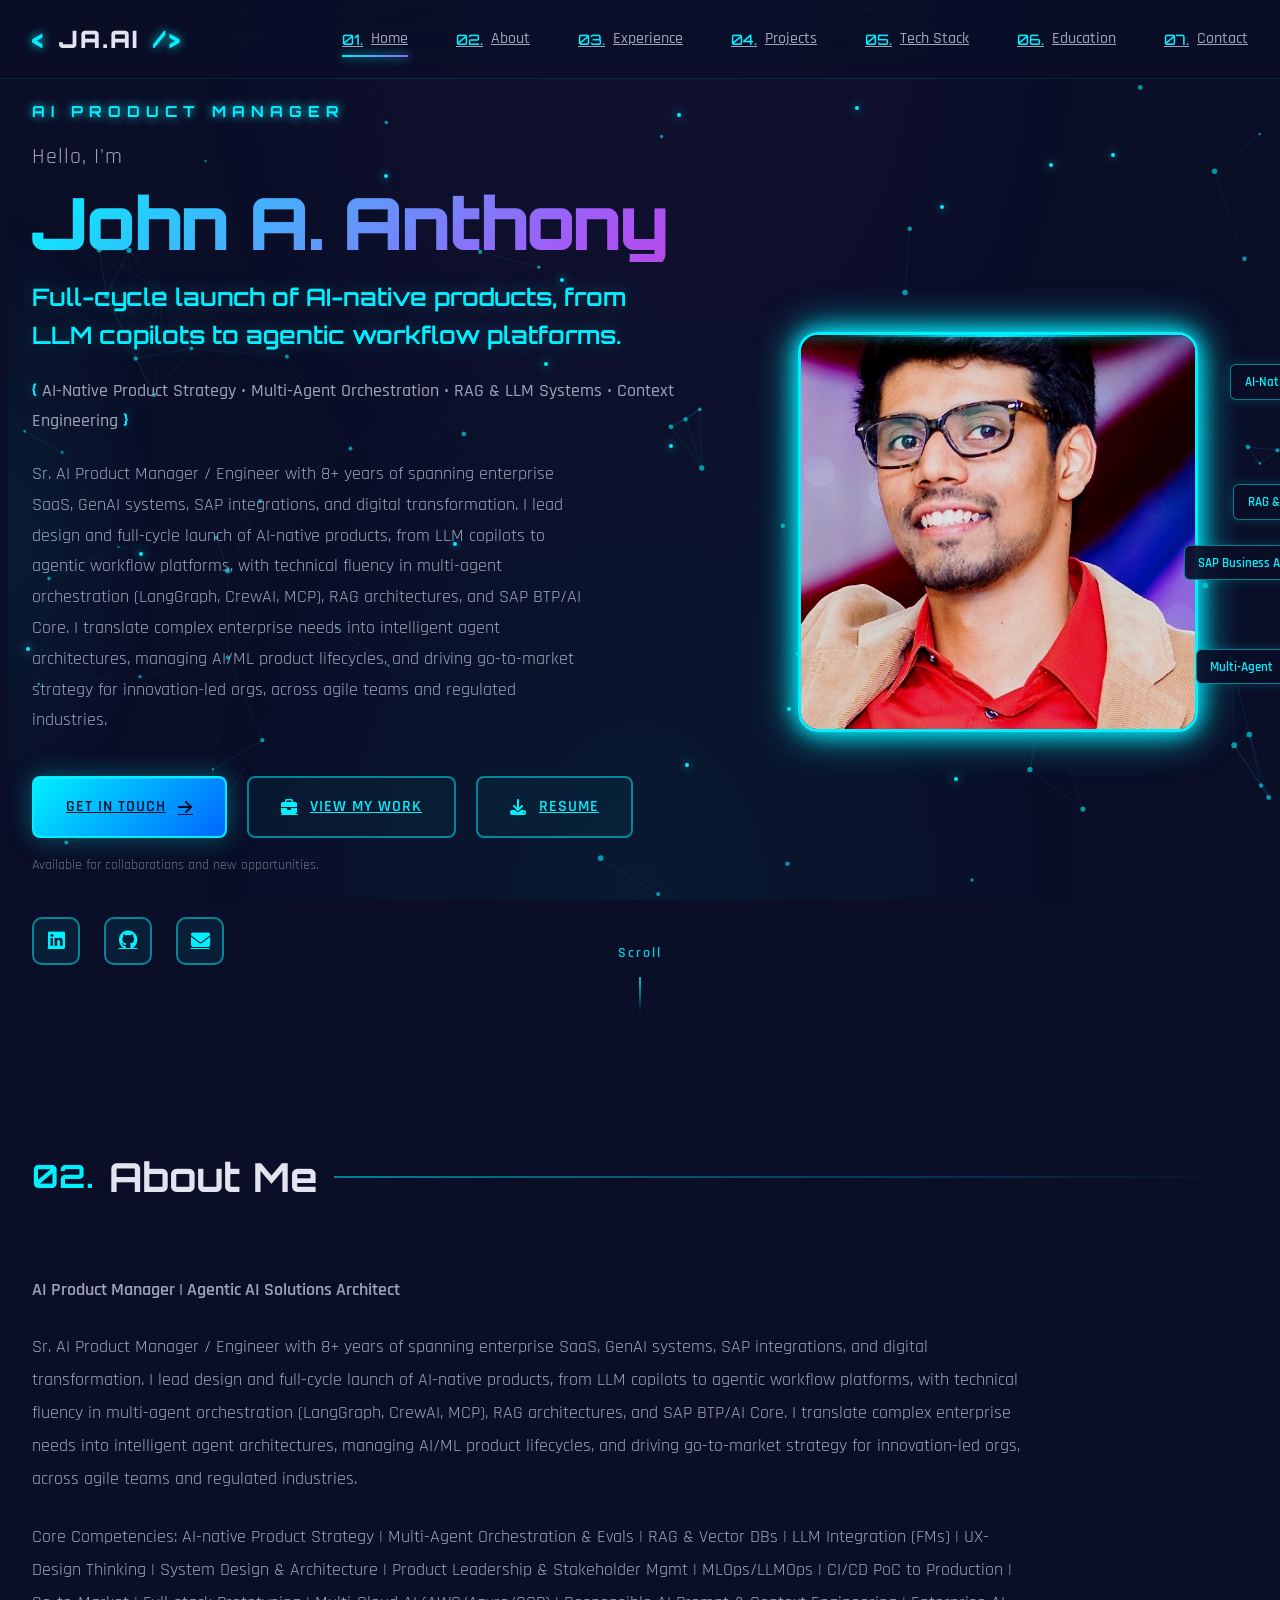
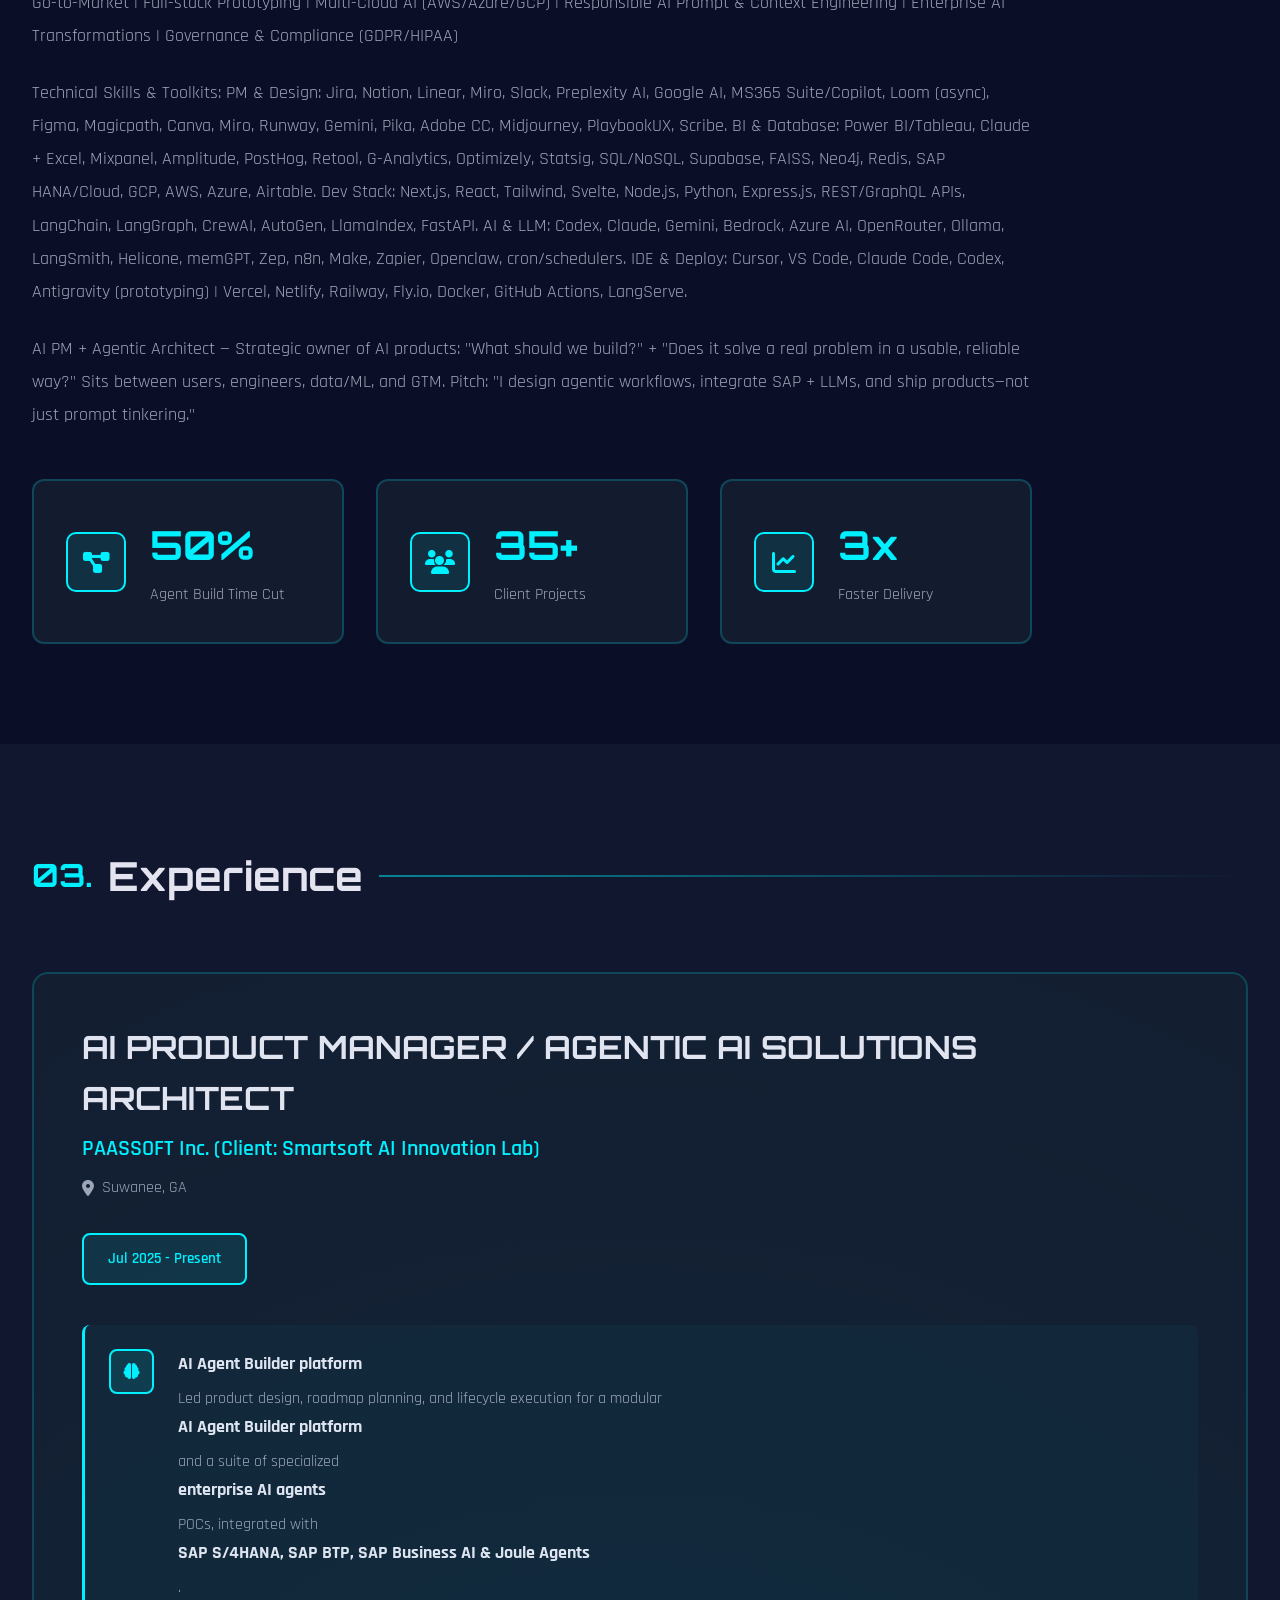
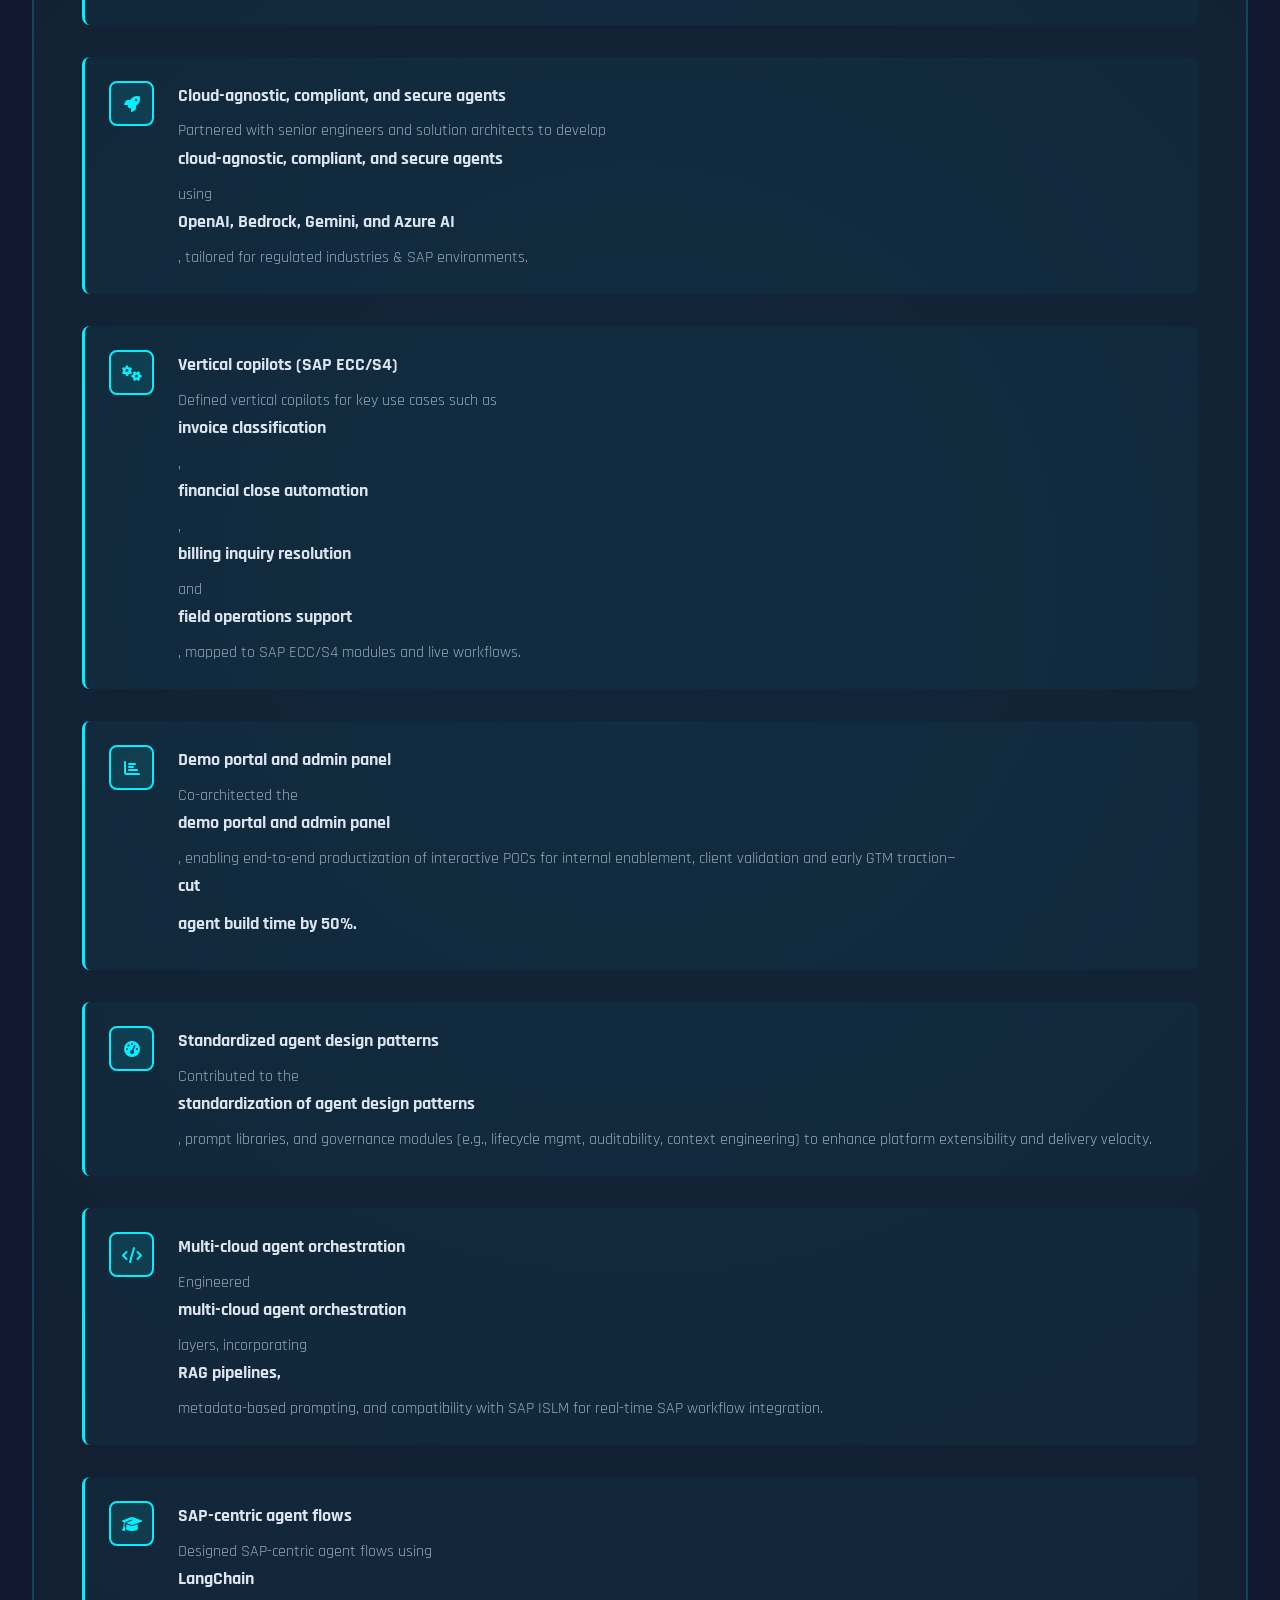
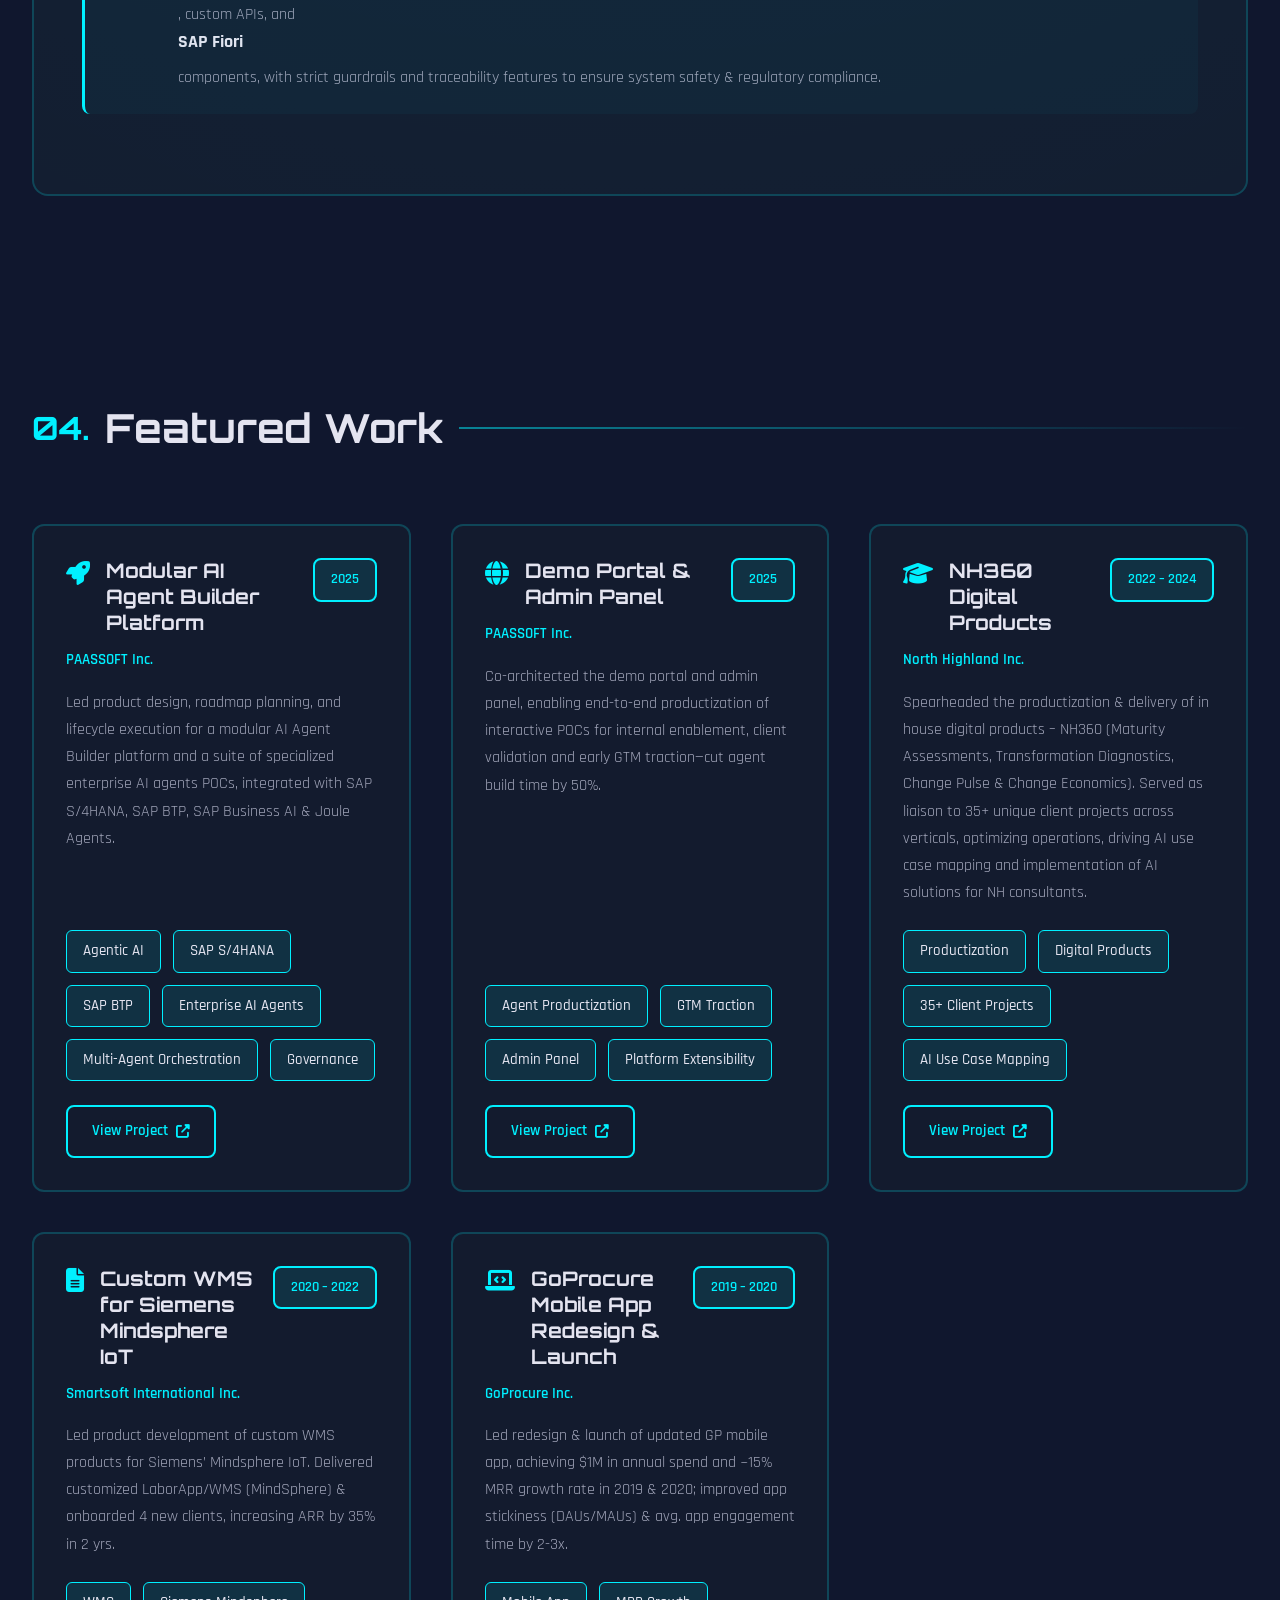
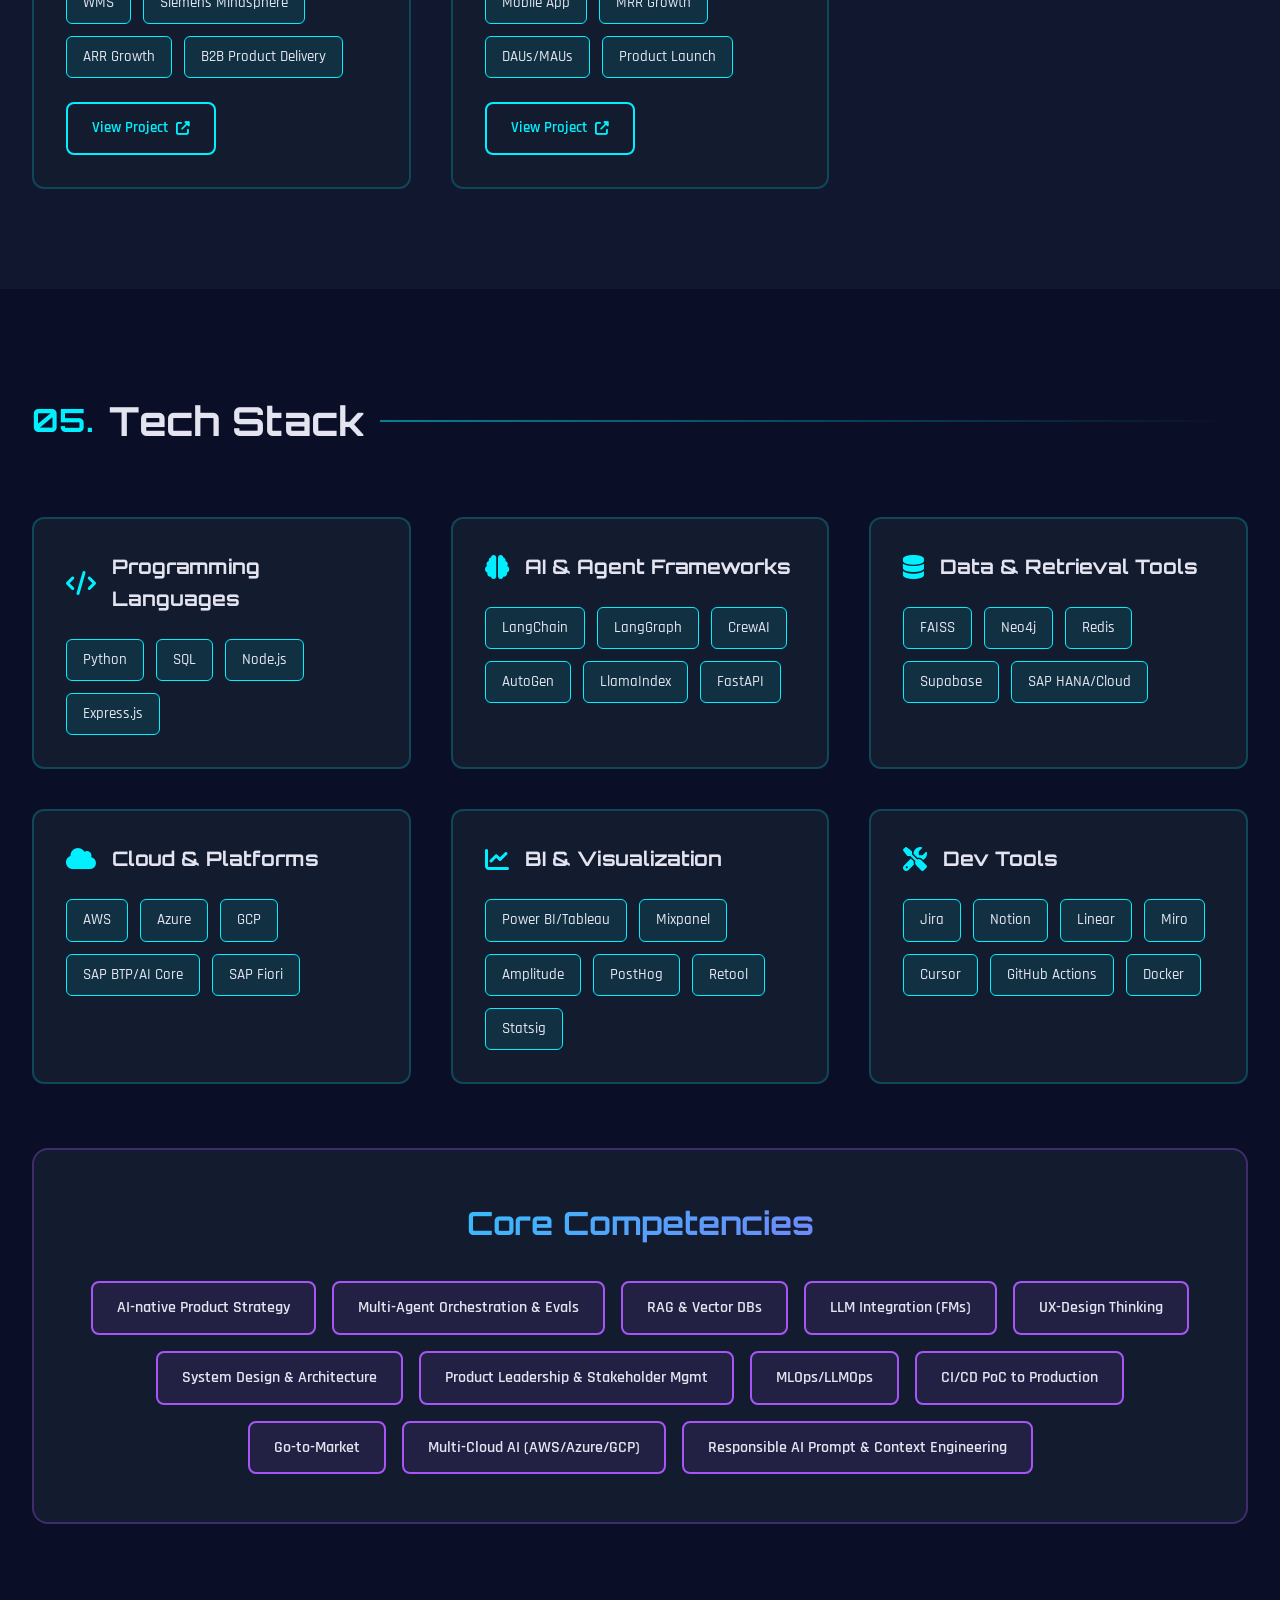
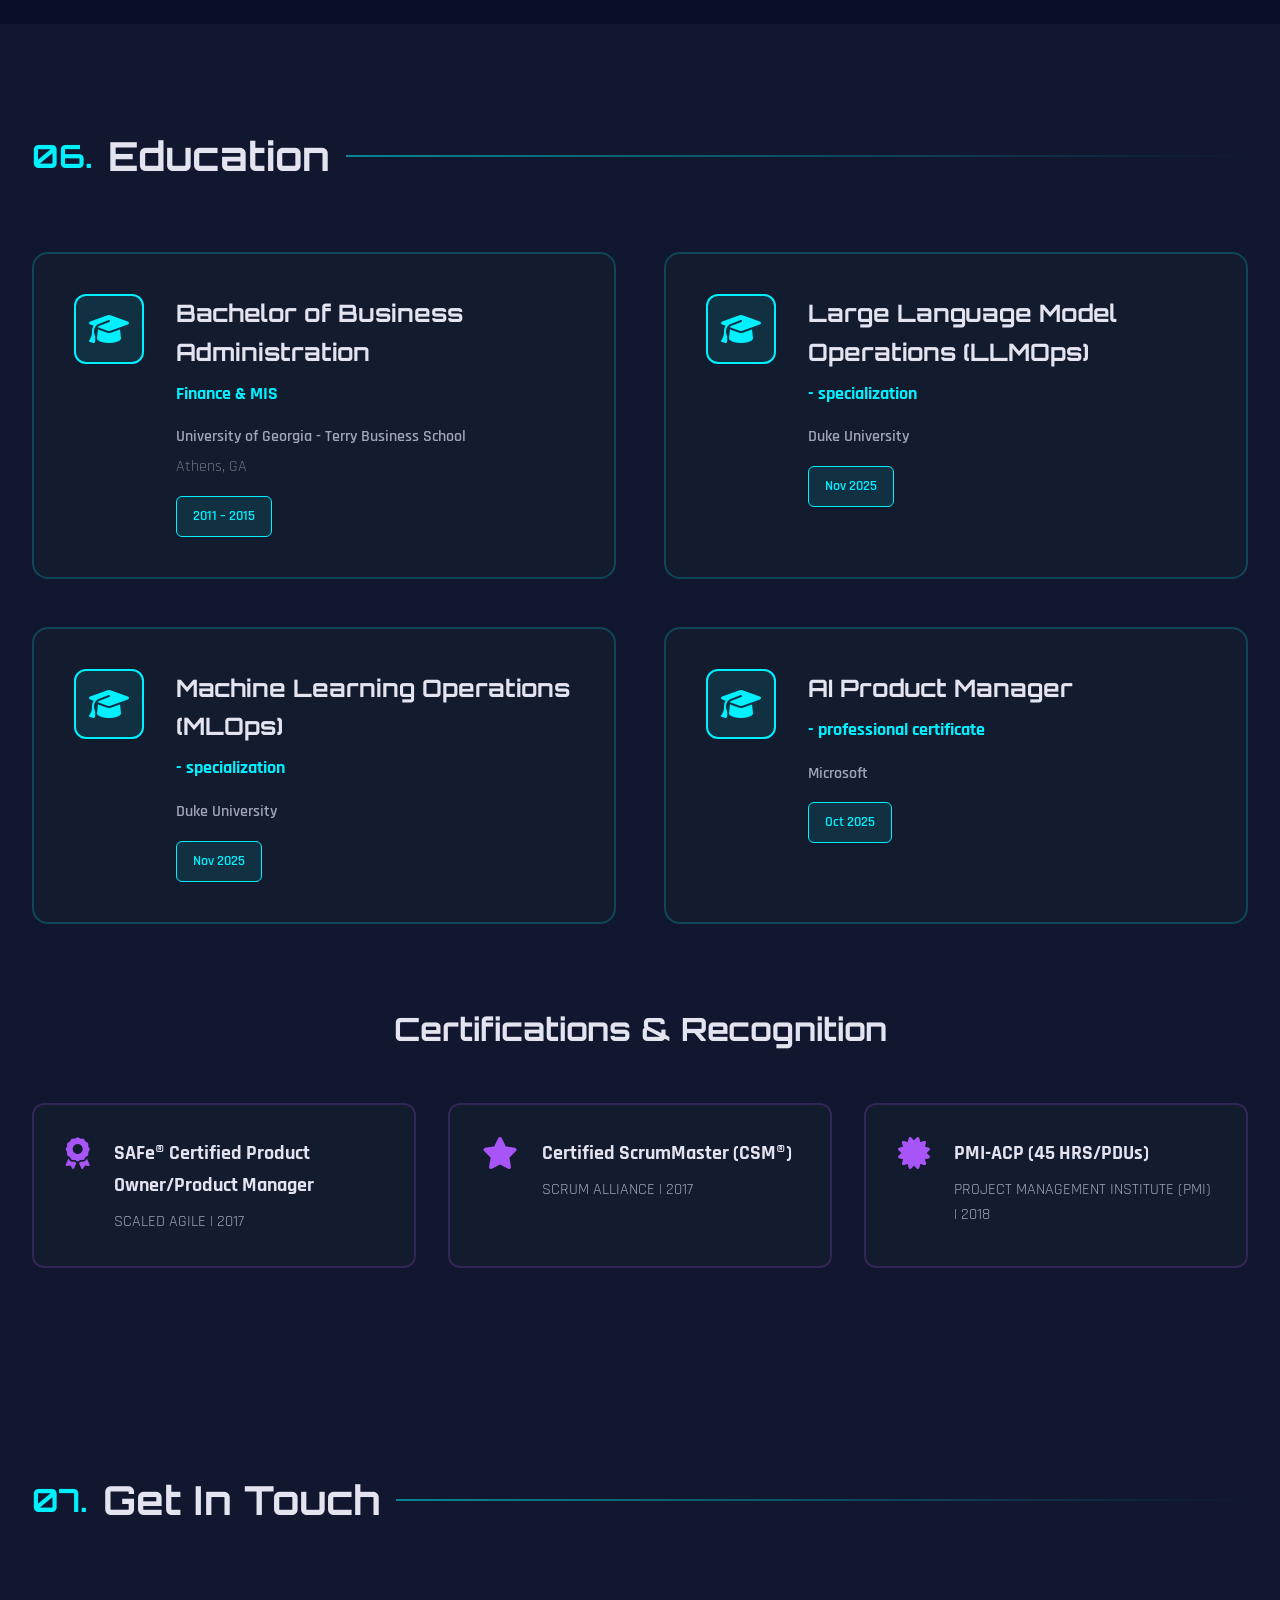
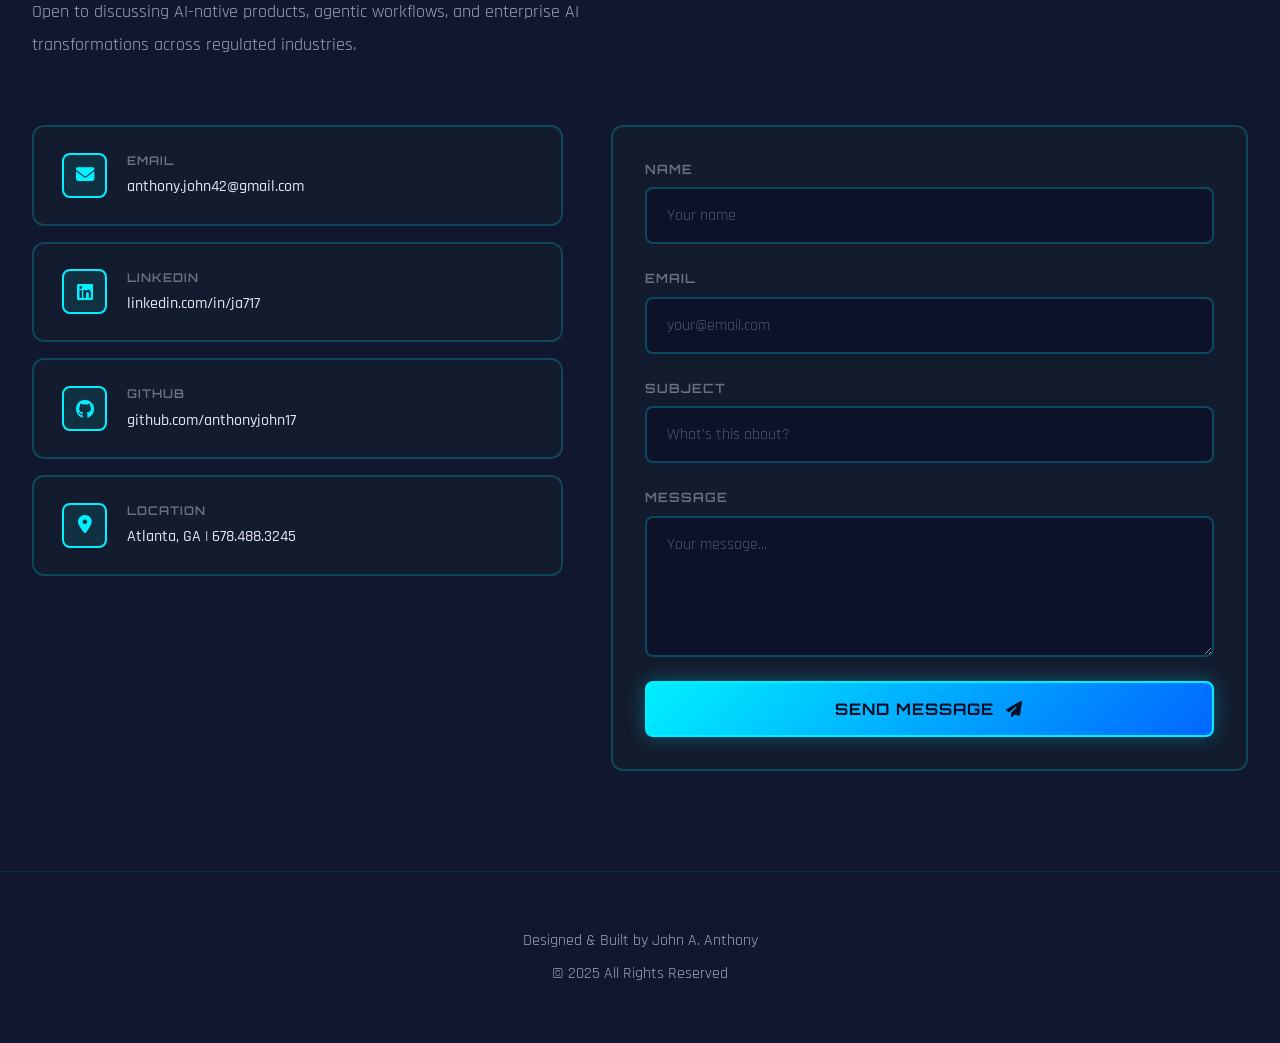
==== index.html @ c4f6d3ba "Add files via upload" ====
<!DOCTYPE html>
<html lang="en">
<head>
    <meta charset="UTF-8">
    <meta name="viewport" content="width=device-width, initial-scale=1.0">
    <meta name="description" content="John A. Anthony - AI Product Manager & Agentic AI Solutions Architect">
    <title>John A. Anthony | AI Product Manager</title>
    <link rel="stylesheet" href="styles.css">
    <link rel="stylesheet" href="https://cdnjs.cloudflare.com/ajax/libs/font-awesome/6.4.0/css/all.min.css">
</head>
<body>
    <!-- Animated Background -->
    <div class="background-animation">
        <div class="neural-network"></div>
        <canvas id="particleCanvas"></canvas>
    </div>

    <!-- Navigation -->
    <nav class="navbar" id="navbar">
        <div class="nav-container">
            <div class="nav-logo">
                <span class="logo-brackets">&lt;</span>
                <span class="logo-name">JA.AI</span>
                <span class="logo-brackets">/&gt;</span>
            </div>
            <button class="nav-toggle" id="navToggle">
                <span></span>
                <span></span>
                <span></span>
            </button>
            <ul class="nav-menu" id="navMenu">
                <li><a href="#home" class="nav-link"><span>01.</span> Home</a></li>
                <li><a href="#about" class="nav-link"><span>02.</span> About</a></li>
                <li><a href="#experience" class="nav-link"><span>03.</span> Experience</a></li>
                <li><a href="#projects" class="nav-link"><span>04.</span> Projects</a></li>
                <li><a href="#skills" class="nav-link"><span>05.</span> Tech Stack</a></li>
                <li><a href="#education" class="nav-link"><span>06.</span> Education</a></li>
                <li><a href="#contact" class="nav-link"><span>07.</span> Contact</a></li>
            </ul>
        </div>
    </nav>

    <!-- Hero Section -->
    <section id="home" class="hero">
        <div class="hero-content">
            <div class="hero-text">
                <div class="glitch-wrapper">
                    <div class="glitch-text" data-text="AI PRODUCT MANAGER">AI PRODUCT MANAGER</div>
                </div>
                <h1 class="hero-title">
                    <span class="typing-text">Hello, I'm</span>
                    <span class="hero-name">John A. Anthony</span>
                </h1>
                <p class="hero-punchline">Full-cycle launch of AI-native products, from LLM copilots to agentic workflow platforms.</p>
                <p class="hero-tagline">
                    <span class="code-bracket">{</span>
                    AI-Native Product Strategy • Multi-Agent Orchestration • RAG & LLM Systems • Context Engineering
                    <span class="code-bracket">}</span>
                </p>
                <p class="hero-description">
                    Sr. AI Product Manager / Engineer with 8+ years of spanning enterprise SaaS, GenAI systems, SAP integrations, and digital transformation.
                    I lead design and full-cycle launch of AI-native products, from LLM copilots to agentic workflow platforms, with technical fluency in multi-agent orchestration (LangGraph, CrewAI, MCP), RAG architectures, and SAP BTP/AI Core.
                    I translate complex enterprise needs into intelligent agent architectures, managing AI/ML product lifecycles, and driving go-to-market strategy for innovation-led orgs, across agile teams and regulated industries.
                </p>
                <div class="hero-cta">
                    <a href="#contact" class="btn btn-primary">
                        <span>Get In Touch</span>
                        <i class="fas fa-arrow-right"></i>
                    </a>
                    <a href="#projects" class="btn btn-secondary">
                        <i class="fas fa-briefcase"></i>
                        <span>View my work</span>
                    </a>
                    <a href="ja-profile/ja-ai-pm-architect-resume-2026.pdf" download class="btn btn-secondary">
                        <i class="fas fa-download"></i>
                        <span>Resume</span>
                    </a>
                </div>
                <p class="hero-cta-hint">Available for collaborations and new opportunities. </p>
                <div class="hero-social">
                    <a href="https://www.linkedin.com/in/ja717/" target="_blank" rel="noopener noreferrer" class="social-link">
                        <i class="fab fa-linkedin"></i>
                    </a>
                    <a href="https://github.com/anthonyjohn17" target="_blank" rel="noopener noreferrer" class="social-link">
                        <i class="fab fa-github"></i>
                    </a>
                    <a href="mailto:anthony.john42@gmail.com" class="social-link">
                        <i class="fas fa-envelope"></i>
                    </a>
                </div>
            </div>
            <div class="hero-visual">
                <div class="profile-container">
                    <div class="profile-frame">
                        <img src="ja-profile-pic.jpeg" alt="John A. Anthony" class="profile-img">
                        <div class="scan-line"></div>
                    </div>
                    <div class="floating-labels">
                        <div class="label label-1">AI-Native</div>
                        <div class="label label-2">Multi-Agent</div>
                        <div class="label label-3">RAG &amp; LLM</div>
                        <div class="label label-4">SAP Business AI</div>
                    </div>
                </div>
            </div>
        </div>
        <div class="scroll-down">
            <span>Scroll</span>
            <div class="scroll-line"></div>
        </div>
    </section>

    <!-- About Section -->
    <section id="about" class="about section">
        <div class="container">
            <h2 class="section-title">
                <span class="title-number">02.</span>
                <span class="title-text">About Me</span>
                <span class="title-line"></span>
            </h2>
            <div class="about-content">
                <div class="about-text">
                    <p class="highlight-text">
                        AI Product Manager | Agentic AI Solutions Architect
                    </p>
                    <p>
                        Sr. AI Product Manager / Engineer with 8+ years of spanning enterprise SaaS, GenAI systems, SAP integrations, and digital transformation.
                        I lead design and full-cycle launch of AI-native products, from LLM copilots to agentic workflow platforms, with technical fluency in multi-agent orchestration (LangGraph, CrewAI, MCP), RAG architectures, and SAP BTP/AI Core.
                        I translate complex enterprise needs into intelligent agent architectures, managing AI/ML product lifecycles, and driving go-to-market strategy for innovation-led orgs, across agile teams and regulated industries.
                    </p>
                    <p>
                        Core Competencies: AI-native Product Strategy | Multi-Agent Orchestration &amp; Evals | RAG &amp; Vector DBs | LLM Integration (FMs) | UX-Design Thinking | System Design &amp; Architecture | Product Leadership &amp; Stakeholder Mgmt | MLOps/LLMOps | CI/CD PoC to Production | Go-to-Market | Full-stack Prototyping | Multi-Cloud AI (AWS/Azure/GCP) | Responsible AI Prompt &amp; Context Engineering | Enterprise AI Transformations | Governance &amp; Compliance (GDPR/HIPAA)
                    </p>
                    <p>
                        Technical Skills &amp; Toolkits: PM &amp; Design: Jira, Notion, Linear, Miro, Slack, Preplexity AI, Google AI, MS365 Suite/Copilot, Loom (async), Figma, Magicpath, Canva, Miro, Runway, Gemini, Pika, Adobe CC, Midjourney, PlaybookUX, Scribe.
                        BI &amp; Database: Power BI/Tableau, Claude + Excel, Mixpanel, Amplitude, PostHog, Retool, G-Analytics, Optimizely, Statsig, SQL/NoSQL, Supabase, FAISS, Neo4j, Redis, SAP HANA/Cloud, GCP, AWS, Azure, Airtable.
                        Dev Stack: Next.js, React, Tailwind, Svelte, Node.js, Python, Express.js, REST/GraphQL APIs, LangChain, LangGraph, CrewAI, AutoGen, LlamaIndex, FastAPI.
                        AI &amp; LLM: Codex, Claude, Gemini, Bedrock, Azure AI, OpenRouter, Ollama, LangSmith, Helicone, memGPT, Zep, n8n, Make, Zapier, Openclaw, cron/schedulers.
                        IDE &amp; Deploy: Cursor, VS Code, Claude Code, Codex, Antigravity (prototyping) | Vercel, Netlify, Railway, Fly.io, Docker, GitHub Actions, LangServe.
                    </p>
                    <p>
                        AI PM + Agentic Architect — Strategic owner of AI products: "What should we build?" + "Does it solve a real problem in a usable, reliable way?" Sits between users, engineers, data/ML, and GTM.
                        Pitch: "I design agentic workflows, integrate SAP + LLMs, and ship products—not just prompt tinkering."
                    </p>
                    <div class="stats-grid">
                        <div class="stat-card">
                            <div class="stat-icon">
                                <i class="fas fa-project-diagram"></i>
                            </div>
                            <div class="stat-content">
                                <h3>50%</h3>
                                <p>Agent Build Time Cut</p>
                            </div>
                        </div>
                        <div class="stat-card">
                            <div class="stat-icon">
                                <i class="fas fa-users"></i>
                            </div>
                            <div class="stat-content">
                                <h3>35+</h3>
                                <p>Client Projects</p>
                            </div>
                        </div>
                        <div class="stat-card">
                            <div class="stat-icon">
                                <i class="fas fa-chart-line"></i>
                            </div>
                            <div class="stat-content">
                                <h3>3x</h3>
                                <p>Faster Delivery</p>
                            </div>
                        </div>
                    </div>
                </div>
            </div>
        </div>
    </section>

    <!-- Experience Section -->
    <section id="experience" class="experience section">
        <div class="container">
            <h2 class="section-title">
                <span class="title-number">03.</span>
                <span class="title-text">Experience</span>
                <span class="title-line"></span>
            </h2>
            <div class="experience-container">
                <div class="experience-card">
                    <div class="card-glow"></div>
                    <div class="card-header">
                        <div>
                                <h3>AI PRODUCT MANAGER / AGENTIC AI SOLUTIONS ARCHITECT</h3>
                                <h4 class="company">PAASSOFT Inc. (Client: Smartsoft AI Innovation Lab)</h4>
                                <p class="location"><i class="fas fa-map-marker-alt"></i> Suwanee, GA</p>
                        </div>
                            <span class="date-badge">Jul 2025 - Present</span>
                    </div>
                    <div class="card-content">
                        <div class="achievement">
                            <div class="achievement-icon">
                                <i class="fas fa-brain"></i>
                            </div>
                            <div class="achievement-text">
                                    <strong>AI Agent Builder platform</strong>
                                    <p>Led product design, roadmap planning, and lifecycle execution for a modular <strong>AI Agent Builder platform</strong> and a suite of specialized <strong>enterprise AI agents</strong> POCs, integrated with <strong>SAP S/4HANA, SAP BTP, SAP Business AI &amp; Joule Agents</strong>.</p>
                            </div>
                        </div>
                        <div class="achievement">
                            <div class="achievement-icon">
                                <i class="fas fa-rocket"></i>
                            </div>
                            <div class="achievement-text">
                                    <strong>Cloud-agnostic, compliant, and secure agents</strong>
                                    <p>Partnered with senior engineers and solution architects to develop <strong>cloud-agnostic, compliant, and secure agents</strong> using <strong>OpenAI, Bedrock, Gemini, and Azure AI</strong>, tailored for regulated industries &amp; SAP environments.</p>
                            </div>
                        </div>
                        <div class="achievement">
                            <div class="achievement-icon">
                                <i class="fas fa-cogs"></i>
                            </div>
                            <div class="achievement-text">
                                    <strong>Vertical copilots (SAP ECC/S4)</strong>
                                    <p>Defined vertical copilots for key use cases such as <strong>invoice classification</strong>, <strong>financial close automation</strong>, <strong>billing inquiry resolution</strong> and <strong>field operations support</strong>, mapped to SAP ECC/S4 modules and live workflows.</p>
                            </div>
                        </div>
                        <div class="achievement">
                            <div class="achievement-icon">
                                <i class="fas fa-chart-bar"></i>
                            </div>
                            <div class="achievement-text">
                                    <strong>Demo portal and admin panel</strong>
                                    <p>Co-architected the <strong>demo portal and admin panel</strong>, enabling end-to-end productization of interactive POCs for internal enablement, client validation and early GTM traction—<strong>cut</strong> <strong>agent build time by 50%.</strong></p>
                            </div>
                        </div>
                        <div class="achievement">
                            <div class="achievement-icon">
                                <i class="fas fa-tachometer-alt"></i>
                            </div>
                            <div class="achievement-text">
                                    <strong>Standardized agent design patterns</strong>
                                    <p>Contributed to the <strong>standardization of agent design patterns</strong>, prompt libraries, and governance modules (e.g., lifecycle mgmt, auditability, context engineering) to enhance platform extensibility and delivery velocity.</p>
                            </div>
                        </div>
                        <div class="achievement">
                            <div class="achievement-icon">
                                <i class="fas fa-code"></i>
                            </div>
                            <div class="achievement-text">
                                    <strong>Multi-cloud agent orchestration</strong>
                                    <p>Engineered <strong>multi-cloud agent orchestration</strong> layers, incorporating <strong>RAG pipelines,</strong> metadata-based prompting, and compatibility with SAP ISLM for real-time SAP workflow integration.</p>
                            </div>
                        </div>
                        <div class="achievement">
                            <div class="achievement-icon">
                                <i class="fas fa-graduation-cap"></i>
                            </div>
                            <div class="achievement-text">
                                    <strong>SAP-centric agent flows</strong>
                                    <p>Designed SAP-centric agent flows using <strong>LangChain</strong>, custom APIs, and <strong>SAP Fiori</strong> components, with strict guardrails and traceability features to ensure system safety &amp; regulatory compliance.</p>
                            </div>
                        </div>
                    </div>
                </div>
            </div>
        </div>
    </section>

    <!-- Projects Section -->
    <section id="projects" class="projects section">
        <div class="container">
            <h2 class="section-title">
                <span class="title-number">04.</span>
                <span class="title-text">Featured Work</span>
                <span class="title-line"></span>
            </h2>
            <div class="projects-grid">
                <div class="project-card">
                    <div class="project-header">
                        <i class="fas fa-rocket project-icon"></i>
                        <h3>Modular AI Agent Builder Platform</h3>
                        <span class="project-year">2025</span>
                    </div>
                    <p class="project-org">PAASSOFT Inc.</p>
                    <p class="project-desc">
                        Led product design, roadmap planning, and lifecycle execution for a modular AI Agent Builder platform and a suite of specialized enterprise AI agents POCs, integrated with SAP S/4HANA, SAP BTP, SAP Business AI &amp; Joule Agents.
                    </p>
                    <div class="project-tags">
                        <span class="project-tag">Agentic AI</span>
                        <span class="project-tag">SAP S/4HANA</span>
                        <span class="project-tag">SAP BTP</span>
                        <span class="project-tag">Enterprise AI Agents</span>
                        <span class="project-tag">Multi-Agent Orchestration</span>
                        <span class="project-tag">Governance</span>
                    </div>
                    <a href="#contact" class="project-link">
                        View Project <i class="fas fa-external-link-alt"></i>
                    </a>
                </div>

                <div class="project-card">
                    <div class="project-header">
                        <i class="fas fa-globe project-icon"></i>
                        <h3>Demo Portal &amp; Admin Panel</h3>
                        <span class="project-year">2025</span>
                    </div>
                    <p class="project-org">PAASSOFT Inc.</p>
                    <p class="project-desc">
                        Co-architected the demo portal and admin panel, enabling end-to-end productization of interactive POCs for internal enablement, client validation and early GTM traction—cut agent build time by 50%.
                    </p>
                    <div class="project-tags">
                        <span class="project-tag">Agent Productization</span>
                        <span class="project-tag">GTM Traction</span>
                        <span class="project-tag">Admin Panel</span>
                        <span class="project-tag">Platform Extensibility</span>
                    </div>
                    <a href="#contact" class="project-link">
                        View Project <i class="fas fa-external-link-alt"></i>
                    </a>
                </div>

                <div class="project-card">
                    <div class="project-header">
                        <i class="fas fa-graduation-cap project-icon"></i>
                        <h3>NH360 Digital Products</h3>
                        <span class="project-year">2022 – 2024</span>
                    </div>
                    <p class="project-org">North Highland Inc.</p>
                    <p class="project-desc">
                        Spearheaded the productization &amp; delivery of in house digital products – NH360 (Maturity Assessments, Transformation Diagnostics, Change Pulse &amp; Change Economics). Served as liaison to 35+ unique client projects across verticals, optimizing operations, driving AI use case mapping and implementation of AI solutions for NH consultants.
                    </p>
                    <div class="project-tags">
                        <span class="project-tag">Productization</span>
                        <span class="project-tag">Digital Products</span>
                        <span class="project-tag">35+ Client Projects</span>
                        <span class="project-tag">AI Use Case Mapping</span>
                    </div>
                    <a href="#contact" class="project-link">
                        View Project <i class="fas fa-external-link-alt"></i>
                    </a>
                </div>

                <div class="project-card">
                    <div class="project-header">
                        <i class="fas fa-file-alt project-icon"></i>
                        <h3>Custom WMS for Siemens Mindsphere IoT</h3>
                        <span class="project-year">2020 – 2022</span>
                    </div>
                    <p class="project-org">Smartsoft International Inc.</p>
                    <p class="project-desc">
                        Led product development of custom WMS products for Siemens’ Mindsphere IoT. Delivered customized LaborApp/WMS (MindSphere) &amp; onboarded 4 new clients, increasing ARR by 35% in 2 yrs.
                    </p>
                    <div class="project-tags">
                        <span class="project-tag">WMS</span>
                        <span class="project-tag">Siemens Mindsphere</span>
                        <span class="project-tag">ARR Growth</span>
                        <span class="project-tag">B2B Product Delivery</span>
                    </div>
                    <a href="#contact" class="project-link">
                        View Project <i class="fas fa-external-link-alt"></i>
                    </a>
                </div>

                <div class="project-card">
                    <div class="project-header">
                        <i class="fas fa-laptop-code project-icon"></i>
                        <h3>GoProcure Mobile App Redesign &amp; Launch</h3>
                        <span class="project-year">2019 – 2020</span>
                    </div>
                    <p class="project-org">GoProcure Inc.</p>
                    <p class="project-desc">
                        Led redesign &amp; launch of updated GP mobile app, achieving $1M in annual spend and ~15% MRR growth rate in 2019 &amp; 2020; improved app stickiness (DAUs/MAUs) &amp; avg. app engagement time by 2-3x.
                    </p>
                    <div class="project-tags">
                        <span class="project-tag">Mobile App</span>
                        <span class="project-tag">MRR Growth</span>
                        <span class="project-tag">DAUs/MAUs</span>
                        <span class="project-tag">Product Launch</span>
                    </div>
                    <a href="#contact" class="project-link">
                        View Project <i class="fas fa-external-link-alt"></i>
                    </a>
                </div>
            </div>
        </div>
    </section>

    <!-- Skills Section -->
    <section id="skills" class="skills section">
        <div class="container">
            <h2 class="section-title">
                <span class="title-number">05.</span>
                <span class="title-text">Tech Stack</span>
                <span class="title-line"></span>
            </h2>
            <div class="skills-content">
                <div class="skill-category">
                    <div class="category-header">
                        <i class="fas fa-code"></i>
                        <h3>Programming Languages</h3>
                    </div>
                    <div class="skill-items">
                        <div class="skill-chip">Python</div>
                        <div class="skill-chip">SQL</div>
                            <div class="skill-chip">Node.js</div>
                            <div class="skill-chip">Express.js</div>
                    </div>
                </div>

                <div class="skill-category">
                    <div class="category-header">
                        <i class="fas fa-brain"></i>
                            <h3>AI & Agent Frameworks</h3>
                    </div>
                    <div class="skill-items">
                            <div class="skill-chip">LangChain</div>
                            <div class="skill-chip">LangGraph</div>
                            <div class="skill-chip">CrewAI</div>
                            <div class="skill-chip">AutoGen</div>
                            <div class="skill-chip">LlamaIndex</div>
                            <div class="skill-chip">FastAPI</div>
                    </div>
                </div>

                <div class="skill-category">
                    <div class="category-header">
                        <i class="fas fa-database"></i>
                            <h3>Data & Retrieval Tools</h3>
                    </div>
                    <div class="skill-items">
                            <div class="skill-chip">FAISS</div>
                            <div class="skill-chip">Neo4j</div>
                            <div class="skill-chip">Redis</div>
                            <div class="skill-chip">Supabase</div>
                            <div class="skill-chip">SAP HANA/Cloud</div>
                    </div>
                </div>

                <div class="skill-category">
                    <div class="category-header">
                        <i class="fas fa-cloud"></i>
                        <h3>Cloud & Platforms</h3>
                    </div>
                    <div class="skill-items">
                        <div class="skill-chip">AWS</div>
                            <div class="skill-chip">Azure</div>
                            <div class="skill-chip">GCP</div>
                            <div class="skill-chip">SAP BTP/AI Core</div>
                            <div class="skill-chip">SAP Fiori</div>
                    </div>
                </div>

                <div class="skill-category">
                    <div class="category-header">
                        <i class="fas fa-chart-line"></i>
                        <h3>BI & Visualization</h3>
                    </div>
                    <div class="skill-items">
                            <div class="skill-chip">Power BI/Tableau</div>
                            <div class="skill-chip">Mixpanel</div>
                            <div class="skill-chip">Amplitude</div>
                            <div class="skill-chip">PostHog</div>
                            <div class="skill-chip">Retool</div>
                            <div class="skill-chip">Statsig</div>
                    </div>
                </div>

                <div class="skill-category">
                    <div class="category-header">
                        <i class="fas fa-tools"></i>
                        <h3>Dev Tools</h3>
                    </div>
                    <div class="skill-items">
                            <div class="skill-chip">Jira</div>
                            <div class="skill-chip">Notion</div>
                            <div class="skill-chip">Linear</div>
                            <div class="skill-chip">Miro</div>
                            <div class="skill-chip">Cursor</div>
                            <div class="skill-chip">GitHub Actions</div>
                            <div class="skill-chip">Docker</div>
                    </div>
                </div>
            </div>

            <div class="core-competencies">
                <h3>Core Competencies</h3>
                <div class="competencies-grid">
                    <span class="competency-tag">AI-native Product Strategy</span>
                    <span class="competency-tag">Multi-Agent Orchestration &amp; Evals</span>
                    <span class="competency-tag">RAG &amp; Vector DBs</span>
                    <span class="competency-tag">LLM Integration (FMs)</span>
                    <span class="competency-tag">UX-Design Thinking</span>
                    <span class="competency-tag">System Design &amp; Architecture</span>
                    <span class="competency-tag">Product Leadership &amp; Stakeholder Mgmt</span>
                    <span class="competency-tag">MLOps/LLMOps</span>
                    <span class="competency-tag">CI/CD PoC to Production</span>
                    <span class="competency-tag">Go-to-Market</span>
                    <span class="competency-tag">Multi-Cloud AI (AWS/Azure/GCP)</span>
                    <span class="competency-tag">Responsible AI Prompt &amp; Context Engineering</span>
                </div>
            </div>
        </div>
    </section>

    <!-- Education Section -->
    <section id="education" class="education section">
        <div class="container">
            <h2 class="section-title">
                <span class="title-number">06.</span>
                <span class="title-text">Education</span>
                <span class="title-line"></span>
            </h2>
            <div class="education-grid">
                <div class="edu-card">
                    <div class="edu-icon">
                        <i class="fas fa-graduation-cap"></i>
                    </div>
                    <div class="edu-content">
                        <h3>Bachelor of Business Administration</h3>
                        <h4>Finance &amp; MIS</h4>
                        <p class="edu-institution">University of Georgia - Terry Business School</p>
                        <p class="edu-location">Athens, GA</p>
                        <span class="edu-date">2011 – 2015</span>
                    </div>
                </div>

                <div class="edu-card">
                    <div class="edu-icon">
                        <i class="fas fa-graduation-cap"></i>
                    </div>
                    <div class="edu-content">
                        <h3>Large Language Model Operations (LLMOps)</h3>
                        <h4>- specialization</h4>
                        <p class="edu-institution">Duke University</p>
                        <p class="edu-location"></p>
                        <span class="edu-date">Nov 2025</span>
                    </div>
                </div>

                <div class="edu-card">
                    <div class="edu-icon">
                        <i class="fas fa-graduation-cap"></i>
                    </div>
                    <div class="edu-content">
                        <h3>Machine Learning Operations (MLOps)</h3>
                        <h4>- specialization</h4>
                        <p class="edu-institution">Duke University</p>
                        <p class="edu-location"></p>
                        <span class="edu-date">Nov 2025</span>
                    </div>
                </div>

                <div class="edu-card">
                    <div class="edu-icon">
                        <i class="fas fa-graduation-cap"></i>
                    </div>
                    <div class="edu-content">
                        <h3>AI Product Manager</h3>
                        <h4>- professional certificate</h4>
                        <p class="edu-institution">Microsoft</p>
                        <p class="edu-location"></p>
                        <span class="edu-date">Oct 2025</span>
                    </div>
                </div>
            </div>

            <div class="awards-section">
                <h3 class="awards-title">Certifications & Recognition</h3>
                <div class="awards-grid">
                    <div class="award-item">
                        <i class="fas fa-award"></i>
                        <div>
                            <h4>SAFe® Certified Product Owner/Product Manager</h4>
                            <p>SCALED AGILE | 2017</p>
                        </div>
                    </div>
                    <div class="award-item">
                        <i class="fas fa-star"></i>
                        <div>
                            <h4>Certified ScrumMaster (CSM®)</h4>
                            <p>SCRUM ALLIANCE | 2017</p>
                        </div>
                    </div>
                    <div class="award-item">
                        <i class="fas fa-certificate"></i>
                        <div>
                            <h4>PMI-ACP (45 HRS/PDUs)</h4>
                            <p>PROJECT MANAGEMENT INSTITUTE (PMI) | 2018</p>
                        </div>
                    </div>
                </div>
            </div>
        </div>
    </section>

    <!-- Contact Section -->
    <section id="contact" class="contact section">
        <div class="container">
            <h2 class="section-title">
                <span class="title-number">07.</span>
                <span class="title-text">Get In Touch</span>
                <span class="title-line"></span>
            </h2>
            <p class="contact-intro">
                Open to discussing AI-native products, agentic workflows, and enterprise AI transformations across regulated industries.
            </p>
            <div class="contact-layout">
                <div class="contact-info">
                    <a href="mailto:anthony.john42@gmail.com" class="contact-info-card">
                        <div class="contact-info-icon">
                            <i class="fas fa-envelope"></i>
                        </div>
                        <div class="contact-info-text">
                            <span class="contact-info-label">Email</span>
                            <span class="contact-info-value">anthony.john42@gmail.com</span>
                        </div>
                    </a>
                    <a href="https://www.linkedin.com/in/ja717/" target="_blank" rel="noopener noreferrer" class="contact-info-card">
                        <div class="contact-info-icon">
                            <i class="fab fa-linkedin"></i>
                        </div>
                        <div class="contact-info-text">
                            <span class="contact-info-label">LinkedIn</span>
                            <span class="contact-info-value">linkedin.com/in/ja717</span>
                        </div>
                    </a>
                    <a href="https://github.com/anthonyjohn17" target="_blank" rel="noopener noreferrer" class="contact-info-card">
                        <div class="contact-info-icon">
                            <i class="fab fa-github"></i>
                        </div>
                        <div class="contact-info-text">
                            <span class="contact-info-label">GitHub</span>
                            <span class="contact-info-value">github.com/anthonyjohn17</span>
                        </div>
                    </a>
                    <div class="contact-info-card contact-info-card-static">
                        <div class="contact-info-icon">
                            <i class="fas fa-map-marker-alt"></i>
                        </div>
                        <div class="contact-info-text">
                            <span class="contact-info-label">Location</span>
                            <span class="contact-info-value">Atlanta, GA | 678.488.3245</span>
                        </div>
                    </div>
                </div>
                <div class="contact-form-wrap">
                    <form class="contact-form" id="contactForm" action="https://formspree.io/f/xkojdjzy" method="POST">
                        <div class="form-group">
                            <label for="contact-name">Name</label>
                            <input type="text" id="contact-name" name="name" required placeholder="Your name">
                        </div>
                        <div class="form-group">
                            <label for="contact-email">Email</label>
                            <input type="email" id="contact-email" name="email" required placeholder="your@email.com">
                            <input type="hidden" name="_replyto" id="contact-replyto">
                        </div>
                        <div class="form-group">
                            <label for="contact-subject">Subject</label>
                            <input type="text" id="contact-subject" name="subject" placeholder="What's this about?">
                        </div>
                        <div class="form-group">
                            <label for="contact-message">Message</label>
                            <textarea id="contact-message" name="message" rows="5" required placeholder="Your message..."></textarea>
                        </div>
                        <button type="submit" class="contact-submit">
                            <span>Send Message</span>
                            <i class="fas fa-paper-plane"></i>
                        </button>
                    </form>
                </div>
            </div>
        </div>
    </section>

    <!-- Footer -->
    <footer class="footer">
        <div class="container">
            <p>Designed & Built by John A. Anthony</p>
            <p>&copy; 2025 All Rights Reserved</p>
        </div>
    </footer>

    <script src="script.js"></script>
</body>
</html>
---- styles.css ----
/* ========================================
   FUTURISTIC AI ENGINEER PORTFOLIO
   Dark Theme with Neon Accents
   ======================================== */

@import url('https://fonts.googleapis.com/css2?family=Orbitron:wght@400;700;900&family=Rajdhani:wght@300;400;500;600;700&display=swap');

:root {
    /* Futuristic Color Palette */
    --bg-primary: #0a0e27;
    --bg-secondary: #10172e;
    --bg-card: #131b2e;
    
    --neon-cyan: #00f0ff;
    --neon-purple: #a855f7;
    --neon-pink: #ff006e;
    --neon-green: #00ff88;
    --neon-blue: #0066ff;
    
    --text-primary: #e4e4f0;
    --text-secondary: #a0a4b8;
    --text-muted: #6b7280;
    
    --accent-glow: rgba(0, 240, 255, 0.5);
    --purple-glow: rgba(168, 85, 247, 0.5);
    
    /* Effects */
    --transition: all 0.3s cubic-bezier(0.4, 0, 0.2, 1);
    --glow-sm: 0 0 10px var(--neon-cyan);
    --glow-md: 0 0 20px var(--neon-cyan), 0 0 40px var(--neon-cyan);
    --glow-lg: 0 0 30px var(--neon-cyan), 0 0 60px var(--neon-cyan), 0 0 90px var(--neon-cyan);
}

/* ========================================
   Global Styles
   ======================================== */
* {
    margin: 0;
    padding: 0;
    box-sizing: border-box;
}

html {
    scroll-behavior: smooth;
}

body {
    font-family: 'Rajdhani', sans-serif;
    background: var(--bg-primary);
    color: var(--text-primary);
    line-height: 1.6;
    overflow-x: hidden;
    position: relative;
}

/* ========================================
   Animated Background
   ======================================== */
.background-animation {
    position: fixed;
    top: 0;
    left: 0;
    width: 100%;
    height: 100%;
    z-index: 0;
    pointer-events: none;
    background: 
        radial-gradient(ellipse at top, rgba(168, 85, 247, 0.05) 0%, transparent 50%),
        radial-gradient(ellipse at bottom, rgba(0, 240, 255, 0.05) 0%, transparent 50%);
}

#particleCanvas {
    position: absolute;
    top: 0;
    left: 0;
    width: 100%;
    height: 100%;
}

/* ========================================
   Navigation
   ======================================== */
.navbar {
    position: fixed;
    top: 0;
    width: 100%;
    background: rgba(10, 14, 39, 0.8);
    backdrop-filter: blur(20px);
    border-bottom: 1px solid rgba(0, 240, 255, 0.1);
    z-index: 1000;
    transition: var(--transition);
}

.navbar.scrolled {
    background: rgba(10, 14, 39, 0.95);
    box-shadow: 0 5px 30px rgba(0, 240, 255, 0.1);
}

.nav-container {
    max-width: 1400px;
    margin: 0 auto;
    padding: 1.25rem 2rem;
    display: flex;
    justify-content: space-between;
    align-items: center;
}

.nav-logo {
    font-family: 'Orbitron', sans-serif;
    font-size: 1.5rem;
    font-weight: 900;
    letter-spacing: 2px;
}

.logo-brackets {
    color: var(--neon-cyan);
    text-shadow: var(--glow-sm);
}

.logo-name {
    color: var(--text-primary);
    margin: 0 0.25rem;
}

.nav-menu {
    display: flex;
    list-style: none;
    gap: 3rem;
}

.nav-link {
    color: var(--text-secondary);
    font-weight: 500;
    font-size: 1rem;
    position: relative;
    transition: var(--transition);
    display: flex;
    align-items: center;
    gap: 0.5rem;
}

.nav-link span {
    color: var(--neon-cyan);
    font-family: 'Orbitron', sans-serif;
    font-size: 0.9rem;
}

.nav-link:hover {
    color: var(--neon-cyan);
    text-shadow: var(--glow-sm);
}

.nav-link::after {
    content: '';
    position: absolute;
    bottom: -5px;
    left: 0;
    width: 0;
    height: 2px;
    background: linear-gradient(90deg, var(--neon-cyan), var(--neon-purple));
    box-shadow: var(--glow-sm);
    transition: width 0.3s ease;
}

.nav-link:hover::after,
.nav-link.active::after {
    width: 100%;
}

.nav-toggle {
    display: none;
    flex-direction: column;
    background: none;
    border: 2px solid var(--neon-cyan);
    cursor: pointer;
    gap: 5px;
    padding: 0.5rem;
    border-radius: 5px;
}

.nav-toggle span {
    width: 25px;
    height: 2px;
    background: var(--neon-cyan);
    box-shadow: var(--glow-sm);
    transition: var(--transition);
}

/* ========================================
   Hero Section
   ======================================== */
.hero {
    min-height: 100vh;
    display: flex;
    align-items: center;
    justify-content: center;
    position: relative;
    padding: 100px 2rem 80px;
    z-index: 1;
}

.hero-content {
    max-width: 1400px;
    width: 100%;
    display: grid;
    grid-template-columns: 1.3fr 1fr;
    gap: 4rem;
    align-items: center;
}

.hero-text {
    position: relative;
}

.hero-text::before {
    content: '';
    position: absolute;
    left: -1.5rem;
    top: -2rem;
    bottom: -2rem;
    width: 280px;
    background: radial-gradient(ellipse 80% 50% at left, rgba(0, 240, 255, 0.06) 0%, transparent 70%);
    pointer-events: none;
    z-index: -1;
}

.glitch-wrapper {
    margin-bottom: 1rem;
}

.glitch-text {
    font-family: 'Orbitron', sans-serif;
    font-size: 0.95rem;
    font-weight: 700;
    color: var(--neon-cyan);
    text-shadow: var(--glow-sm);
    letter-spacing: 6px;
    position: relative;
    opacity: 0;
    animation: hero-fade-in 0.6s ease 0.1s forwards, glitch 4s 0.7s infinite;
}

@keyframes glitch {
    0%, 92%, 100% {
        text-shadow: var(--glow-sm);
        transform: translate(0, 0);
    }
    94% {
        text-shadow: 2px 0 var(--neon-pink), -2px 0 var(--neon-cyan);
        transform: translate(-2px, 0);
    }
    96% {
        text-shadow: -2px 0 var(--neon-pink), 2px 0 var(--neon-cyan);
        transform: translate(2px, 0);
    }
}

@keyframes hero-fade-in {
    from {
        opacity: 0;
        transform: translateY(12px);
    }
    to {
        opacity: 1;
        transform: translateY(0);
    }
}

.hero-title {
    margin-bottom: 1rem;
    opacity: 0;
    animation: hero-fade-in 0.6s ease 0.2s forwards;
}

.typing-text {
    display: block;
    font-size: 1.35rem;
    color: var(--text-secondary);
    font-weight: 400;
    margin-bottom: 0.5rem;
    letter-spacing: 1px;
}

.hero-name {
    display: block;
    font-family: 'Orbitron', sans-serif;
    font-size: 4.5rem;
    font-weight: 900;
    background: linear-gradient(135deg, var(--neon-cyan) 0%, var(--neon-purple) 45%, var(--neon-pink) 100%);
    background-size: 200% auto;
    -webkit-background-clip: text;
    -webkit-text-fill-color: transparent;
    background-clip: text;
    line-height: 1.1;
    letter-spacing: -2px;
    animation: gradient-shift 8s ease infinite;
}

@keyframes gradient-shift {
    0%, 100% { background-position: 0% center; }
    50% { background-position: 100% center; }
}

.hero-punchline {
    font-family: 'Orbitron', sans-serif;
    font-size: 1.5rem;
    font-weight: 600;
    color: var(--neon-cyan);
    text-shadow: 0 0 20px rgba(0, 240, 255, 0.3);
    margin-bottom: 1.25rem;
    opacity: 0;
    animation: hero-fade-in 0.6s ease 0.35s forwards;
}

.hero-tagline {
    font-size: 1.1rem;
    color: var(--text-secondary);
    margin-bottom: 1.5rem;
    font-weight: 500;
    line-height: 1.6;
    opacity: 0;
    animation: hero-fade-in 0.6s ease 0.45s forwards;
}

.code-bracket {
    color: var(--neon-cyan);
    font-family: 'Orbitron', sans-serif;
    text-shadow: 0 0 10px rgba(0, 240, 255, 0.4);
}

.hero-description {
    font-size: 1.1rem;
    color: var(--text-secondary);
    line-height: 1.75;
    margin-bottom: 2.5rem;
    max-width: 560px;
    opacity: 0;
    animation: hero-fade-in 0.6s ease 0.55s forwards;
}

.hero-cta {
    display: flex;
    gap: 1.25rem;
    margin-bottom: 1rem;
    flex-wrap: wrap;
    opacity: 0;
    animation: hero-fade-in 0.6s ease 0.7s forwards;
}

.hero-cta-hint {
    font-size: 0.9rem;
    color: var(--text-muted);
    margin-bottom: 2.5rem;
    opacity: 0;
    animation: hero-fade-in 0.6s ease 0.85s forwards;
}

.btn {
    padding: 1rem 2rem;
    border-radius: 8px;
    font-weight: 600;
    font-size: 1rem;
    display: inline-flex;
    align-items: center;
    gap: 0.75rem;
    transition: var(--transition);
    border: none;
    cursor: pointer;
    text-transform: uppercase;
    letter-spacing: 1px;
    position: relative;
    overflow: hidden;
}

.btn::before {
    content: '';
    position: absolute;
    top: 50%;
    left: 50%;
    width: 0;
    height: 0;
    background: rgba(255, 255, 255, 0.2);
    border-radius: 50%;
    transform: translate(-50%, -50%);
    transition: width 0.6s, height 0.6s;
}

.btn:hover::before {
    width: 300px;
    height: 300px;
}

.btn-primary {
    background: linear-gradient(135deg, var(--neon-cyan), var(--neon-blue));
    color: var(--bg-primary);
    box-shadow: 0 0 24px rgba(0, 240, 255, 0.35), inset 0 1px 0 rgba(255,255,255,0.15);
    border: 2px solid var(--neon-cyan);
}

.btn-primary:hover {
    box-shadow: var(--glow-md), inset 0 1px 0 rgba(255,255,255,0.2);
    transform: translateY(-3px);
}

.btn-secondary {
    background: rgba(0, 240, 255, 0.04);
    color: var(--neon-cyan);
    border: 2px solid rgba(0, 240, 255, 0.5);
}

.btn-secondary:hover {
    background: rgba(0, 240, 255, 0.12);
    border-color: var(--neon-cyan);
    box-shadow: var(--glow-sm);
    transform: translateY(-3px);
}

.hero-social {
    display: flex;
    gap: 1.5rem;
    opacity: 0;
    animation: hero-fade-in 0.6s ease 1s forwards;
}

.social-link {
    width: 48px;
    height: 48px;
    display: flex;
    align-items: center;
    justify-content: center;
    background: rgba(0, 240, 255, 0.08);
    border: 2px solid rgba(0, 240, 255, 0.5);
    border-radius: 10px;
    color: var(--neon-cyan);
    font-size: 1.2rem;
    transition: var(--transition);
}

.social-link:hover {
    background: var(--neon-cyan);
    color: var(--bg-primary);
    border-color: var(--neon-cyan);
    box-shadow: var(--glow-md);
    transform: translateY(-4px) scale(1.05);
}

/* Profile Visual */
.profile-container {
    position: relative;
    display: flex;
    justify-content: center;
    align-items: center;
}

.profile-frame {
    width: 400px;
    height: 400px;
    position: relative;
    border: 3px solid var(--neon-cyan);
    border-radius: 20px;
    box-shadow: var(--glow-md), inset 0 0 30px rgba(0, 240, 255, 0.1);
    overflow: hidden;
    animation: float 6s ease-in-out infinite;
    opacity: 0;
    animation: hero-fade-in 0.8s ease 0.4s forwards, float 6s 1.2s ease-in-out infinite;
}

@keyframes float {
    0%, 100% {
        transform: translateY(0);
    }
    50% {
        transform: translateY(-20px);
    }
}

.profile-frame::before,
.profile-frame::after {
    content: '';
    position: absolute;
    width: 20px;
    height: 20px;
    border: 3px solid var(--neon-cyan);
    z-index: 2;
}

.profile-frame::before {
    top: -3px;
    left: -3px;
    border-right: none;
    border-bottom: none;
}

.profile-frame::after {
    bottom: -3px;
    right: -3px;
    border-left: none;
    border-top: none;
}

.profile-img {
    width: 100%;
    height: 100%;
    object-fit: cover;
    filter: brightness(0.9) contrast(1.1);
}

.scan-line {
    position: absolute;
    top: 0;
    left: 0;
    width: 100%;
    height: 2px;
    background: linear-gradient(90deg, transparent, var(--neon-cyan), transparent);
    box-shadow: 0 0 10px var(--neon-cyan);
    animation: scan 4s linear infinite;
}

@keyframes scan {
    0% {
        top: 0;
    }
    100% {
        top: 100%;
    }
}

.floating-labels {
    position: absolute;
    width: 100%;
    height: 100%;
    top: 0;
    left: 0;
    pointer-events: none;
}

.label {
    position: absolute;
    padding: 0.4rem 0.85rem;
    background: rgba(10, 14, 39, 0.92);
    border: 1px solid rgba(0, 240, 255, 0.5);
    border-radius: 6px;
    color: var(--neon-cyan);
    font-weight: 600;
    font-size: 0.8rem;
    box-shadow: 0 0 12px rgba(0, 240, 255, 0.2);
    animation: float-label 4s ease-in-out infinite;
}

/* Keep labels to the right of profile only—no bleed into hero text */
.label-1 {
    top: 8%;
    right: -12%;
    animation-delay: 0s;
}

.label-2 {
    bottom: 12%;
    right: -8%;
    animation-delay: 0.6s;
}

.label-3 {
    top: 38%;
    right: -14%;
    animation-delay: 1.2s;
}

.label-4 {
    bottom: 38%;
    right: -10%;
    animation-delay: 1.8s;
}

@keyframes float-label {
    0%, 100% {
        transform: translateY(0);
    }
    50% {
        transform: translateY(-10px);
    }
}

.scroll-down {
    position: absolute;
    bottom: 32px;
    left: 50%;
    transform: translateX(-50%);
    display: flex;
    flex-direction: column;
    align-items: center;
    gap: 0.75rem;
    color: var(--neon-cyan);
    font-weight: 600;
    font-size: 0.85rem;
    letter-spacing: 2px;
    opacity: 0.85;
    animation: scroll-pulse 2.5s ease-in-out infinite;
}

@keyframes scroll-pulse {
    0%, 100% {
        opacity: 0.85;
    }
    50% {
        opacity: 1;
    }
}

.scroll-line {
    width: 2px;
    height: 36px;
    background: linear-gradient(180deg, var(--neon-cyan), transparent);
    border-radius: 2px;
    animation: scroll-anim 2s ease-in-out infinite;
}

@keyframes scroll-anim {
    0% {
        transform: translateY(-10px);
        opacity: 0;
    }
    50% {
        opacity: 1;
    }
    100% {
        transform: translateY(10px);
        opacity: 0;
    }
}

/* ========================================
   Section Styles
   ======================================== */
.section {
    padding: 100px 2rem;
    position: relative;
    z-index: 1;
}

.container {
    max-width: 1400px;
    margin: 0 auto;
}

.section-title {
    display: flex;
    align-items: center;
    gap: 1rem;
    margin-bottom: 4rem;
    font-family: 'Orbitron', sans-serif;
}

.title-number {
    color: var(--neon-cyan);
    font-size: 2rem;
    font-weight: 700;
}

.title-text {
    font-size: 2.5rem;
    color: var(--text-primary);
    font-weight: 700;
}

.title-line {
    flex: 1;
    height: 2px;
    background: linear-gradient(90deg, rgba(0, 240, 255, 0.5), transparent);
}

/* ========================================
   About Section
   ======================================== */
.about-text {
    max-width: 1000px;
}

.highlight-text {
    font-size: 1.5rem;
    color: var(--neon-cyan);
    font-weight: 600;
    margin-bottom: 2rem;
    line-height: 1.6;
}

.about-text p {
    font-size: 1.15rem;
    color: var(--text-secondary);
    margin-bottom: 1.5rem;
    line-height: 1.8;
}

.text-accent {
    color: var(--neon-cyan);
    font-weight: 600;
}

.stats-grid {
    display: grid;
    grid-template-columns: repeat(auto-fit, minmax(250px, 1fr));
    gap: 2rem;
    margin-top: 3rem;
}

.stat-card {
    background: var(--bg-card);
    border: 2px solid rgba(0, 240, 255, 0.2);
    border-radius: 12px;
    padding: 2rem;
    display: flex;
    align-items: center;
    gap: 1.5rem;
    transition: var(--transition);
}

.stat-card:hover {
    border-color: var(--neon-cyan);
    box-shadow: var(--glow-md);
    transform: translateY(-10px);
}

.stat-icon {
    width: 60px;
    height: 60px;
    background: rgba(0, 240, 255, 0.1);
    border: 2px solid var(--neon-cyan);
    border-radius: 10px;
    display: flex;
    align-items: center;
    justify-content: center;
    font-size: 1.5rem;
    color: var(--neon-cyan);
}

.stat-content h3 {
    font-family: 'Orbitron', sans-serif;
    font-size: 2.5rem;
    color: var(--neon-cyan);
    margin-bottom: 0.25rem;
}

.stat-content p {
    color: var(--text-secondary);
    font-size: 1rem;
    margin: 0;
}

/* ========================================
   Experience Section
   ======================================== */
.experience {
    background: var(--bg-secondary);
}

.experience-card {
    background: var(--bg-card);
    border: 2px solid rgba(0, 240, 255, 0.2);
    border-radius: 16px;
    padding: 3rem;
    position: relative;
    overflow: hidden;
    transition: var(--transition);
}

.experience-card:hover {
    border-color: var(--neon-cyan);
    box-shadow: var(--glow-md);
}

.card-glow {
    position: absolute;
    top: -50%;
    right: -50%;
    width: 200%;
    height: 200%;
    background: radial-gradient(circle, rgba(0, 240, 255, 0.05) 0%, transparent 70%);
    animation: rotate 20s linear infinite;
    pointer-events: none;
}

@keyframes rotate {
    0% {
        transform: rotate(0deg);
    }
    100% {
        transform: rotate(360deg);
    }
}

.card-header {
    display: flex;
    justify-content: space-between;
    align-items: flex-start;
    margin-bottom: 2.5rem;
    gap: 2rem;
    flex-wrap: wrap;
}

.card-header h3 {
    font-family: 'Orbitron', sans-serif;
    font-size: 2rem;
    color: var(--text-primary);
    margin-bottom: 0.5rem;
}

.company {
    font-size: 1.35rem;
    color: var(--neon-cyan);
    font-weight: 600;
    margin-bottom: 0.5rem;
}

.location {
    color: var(--text-secondary);
    display: flex;
    align-items: center;
    gap: 0.5rem;
}

.date-badge {
    padding: 0.75rem 1.5rem;
    background: rgba(0, 240, 255, 0.1);
    border: 2px solid var(--neon-cyan);
    border-radius: 8px;
    color: var(--neon-cyan);
    font-weight: 600;
    font-size: 0.95rem;
    white-space: nowrap;
}

.achievement {
    display: flex;
    gap: 1.5rem;
    margin-bottom: 2rem;
    padding: 1.5rem;
    background: rgba(0, 240, 255, 0.03);
    border-left: 3px solid var(--neon-cyan);
    border-radius: 8px;
    transition: var(--transition);
}

.achievement:hover {
    background: rgba(0, 240, 255, 0.08);
    transform: translateX(10px);
}

.achievement-icon {
    width: 45px;
    height: 45px;
    background: rgba(0, 240, 255, 0.1);
    border: 2px solid var(--neon-cyan);
    border-radius: 8px;
    display: flex;
    align-items: center;
    justify-content: center;
    color: var(--neon-cyan);
    flex-shrink: 0;
}

.achievement-text strong {
    display: block;
    color: var(--text-primary);
    font-size: 1.15rem;
    margin-bottom: 0.5rem;
}

.achievement-text p {
    color: var(--text-secondary);
    line-height: 1.6;
    margin: 0;
}

/* ========================================
   Projects Section (matches Skills / Experience design)
   ======================================== */
.projects {
    background: var(--bg-secondary);
}

.projects-grid {
    display: grid;
    grid-template-columns: repeat(auto-fit, minmax(350px, 1fr));
    gap: 2.5rem;
}

.project-card {
    background: var(--bg-card);
    border: 2px solid rgba(0, 240, 255, 0.2);
    border-radius: 12px;
    padding: 2rem;
    position: relative;
    transition: var(--transition);
    display: flex;
    flex-direction: column;
}

.project-card:hover {
    border-color: var(--neon-cyan);
    box-shadow: var(--glow-sm);
    transform: translateY(-5px);
}

.project-header {
    display: flex;
    align-items: flex-start;
    gap: 1rem;
    margin-bottom: 0.75rem;
}

.project-header .project-icon {
    font-size: 1.5rem;
    color: var(--neon-cyan);
    flex-shrink: 0;
    margin-top: 0.15rem;
}

.project-header h3 {
    font-family: 'Orbitron', sans-serif;
    font-size: 1.25rem;
    color: var(--text-primary);
    line-height: 1.3;
    flex: 1;
    min-width: 0;
}

.project-header .project-year {
    flex-shrink: 0;
}

.project-year {
    padding: 0.5rem 1rem;
    background: rgba(0, 240, 255, 0.1);
    border: 2px solid var(--neon-cyan);
    border-radius: 8px;
    color: var(--neon-cyan);
    font-weight: 600;
    font-size: 0.9rem;
    white-space: nowrap;
}

.project-org {
    color: var(--neon-cyan);
    font-weight: 600;
    font-size: 0.95rem;
    margin-bottom: 1rem;
}

.project-desc {
    color: var(--text-secondary);
    font-size: 1rem;
    line-height: 1.7;
    margin-bottom: 1.5rem;
    flex-grow: 1;
}

.project-tags {
    display: flex;
    flex-wrap: wrap;
    gap: 0.75rem;
    margin-bottom: 1.5rem;
}

.project-tag {
    padding: 0.5rem 1rem;
    background: rgba(0, 240, 255, 0.1);
    border: 1px solid var(--neon-cyan);
    border-radius: 6px;
    color: var(--text-primary);
    font-weight: 500;
    font-size: 0.95rem;
    transition: var(--transition);
}

.project-tag:hover {
    background: var(--neon-cyan);
    color: var(--bg-primary);
    box-shadow: var(--glow-sm);
    transform: translateY(-3px);
}

.project-link {
    display: inline-flex;
    align-items: center;
    justify-content: center;
    gap: 0.5rem;
    padding: 0.75rem 1.5rem;
    background: transparent;
    color: var(--neon-cyan);
    font-weight: 600;
    font-size: 0.95rem;
    border: 2px solid var(--neon-cyan);
    border-radius: 8px;
    transition: var(--transition);
    margin-top: auto;
    text-decoration: none;
    width: fit-content;
}

.project-link:hover {
    background: rgba(0, 240, 255, 0.1);
    box-shadow: var(--glow-sm);
    transform: translateY(-3px);
    color: var(--neon-cyan);
}

.project-link i {
    font-size: 0.85rem;
    transition: transform 0.3s ease;
}

.project-link:hover i {
    transform: translate(3px, -3px);
}

/* ========================================
   Skills Section
   ======================================== */
.skills-content {
    display: grid;
    grid-template-columns: repeat(auto-fit, minmax(350px, 1fr));
    gap: 2.5rem;
    margin-bottom: 4rem;
}

.skill-category {
    background: var(--bg-card);
    border: 2px solid rgba(0, 240, 255, 0.2);
    border-radius: 12px;
    padding: 2rem;
    transition: var(--transition);
}

.skill-category:hover {
    border-color: var(--neon-cyan);
    box-shadow: var(--glow-sm);
    transform: translateY(-5px);
}

.category-header {
    display: flex;
    align-items: center;
    gap: 1rem;
    margin-bottom: 1.5rem;
}

.category-header i {
    font-size: 1.5rem;
    color: var(--neon-cyan);
}

.category-header h3 {
    font-family: 'Orbitron', sans-serif;
    font-size: 1.25rem;
    color: var(--text-primary);
}

.skill-items {
    display: flex;
    flex-wrap: wrap;
    gap: 0.75rem;
}

.skill-chip {
    padding: 0.5rem 1rem;
    background: rgba(0, 240, 255, 0.1);
    border: 1px solid var(--neon-cyan);
    border-radius: 6px;
    color: var(--text-primary);
    font-weight: 500;
    font-size: 0.95rem;
    transition: var(--transition);
}

.skill-chip:hover {
    background: var(--neon-cyan);
    color: var(--bg-primary);
    box-shadow: var(--glow-sm);
    transform: translateY(-3px);
}

.core-competencies {
    background: var(--bg-card);
    border: 2px solid rgba(168, 85, 247, 0.3);
    border-radius: 16px;
    padding: 3rem;
}

.core-competencies h3 {
    font-family: 'Orbitron', sans-serif;
    font-size: 2rem;
    text-align: center;
    margin-bottom: 2rem;
    background: linear-gradient(135deg, var(--neon-cyan), var(--neon-purple));
    -webkit-background-clip: text;
    -webkit-text-fill-color: transparent;
    background-clip: text;
}

.competencies-grid {
    display: flex;
    flex-wrap: wrap;
    gap: 1rem;
    justify-content: center;
}

.competency-tag {
    padding: 0.75rem 1.5rem;
    background: rgba(168, 85, 247, 0.1);
    border: 2px solid var(--neon-purple);
    border-radius: 8px;
    color: var(--text-primary);
    font-weight: 600;
    font-size: 1rem;
    transition: var(--transition);
}

.competency-tag:hover {
    background: var(--neon-purple);
    color: white;
    box-shadow: 0 0 20px var(--purple-glow);
    transform: translateY(-3px);
}

/* ========================================
   Education Section
   ======================================== */
.education {
    background: var(--bg-secondary);
}

.education-grid {
    display: grid;
    grid-template-columns: repeat(auto-fit, minmax(450px, 1fr));
    gap: 3rem;
    margin-bottom: 4rem;
}

.edu-card {
    background: var(--bg-card);
    border: 2px solid rgba(0, 240, 255, 0.2);
    border-radius: 16px;
    padding: 2.5rem;
    display: flex;
    gap: 2rem;
    transition: var(--transition);
}

.edu-card:hover {
    border-color: var(--neon-cyan);
    box-shadow: var(--glow-md);
    transform: translateY(-10px);
}

.edu-icon {
    width: 70px;
    height: 70px;
    background: rgba(0, 240, 255, 0.1);
    border: 2px solid var(--neon-cyan);
    border-radius: 12px;
    display: flex;
    align-items: center;
    justify-content: center;
    font-size: 2rem;
    color: var(--neon-cyan);
    flex-shrink: 0;
}

.edu-content h3 {
    font-family: 'Orbitron', sans-serif;
    font-size: 1.5rem;
    color: var(--text-primary);
    margin-bottom: 0.5rem;
}

.edu-content h4 {
    color: var(--neon-cyan);
    font-size: 1.15rem;
    margin-bottom: 1rem;
}

.edu-institution {
    color: var(--text-secondary);
    font-weight: 600;
    margin-bottom: 0.25rem;
}

.edu-location {
    color: var(--text-muted);
    margin-bottom: 1rem;
}

.edu-date {
    display: inline-block;
    padding: 0.5rem 1rem;
    background: rgba(0, 240, 255, 0.1);
    border: 1px solid var(--neon-cyan);
    border-radius: 6px;
    color: var(--neon-cyan);
    font-size: 0.9rem;
    font-weight: 600;
}

.awards-section {
    margin-top: 5rem;
}

.awards-title {
    font-family: 'Orbitron', sans-serif;
    font-size: 2rem;
    text-align: center;
    margin-bottom: 3rem;
    color: var(--text-primary);
}

.awards-grid {
    display: grid;
    grid-template-columns: repeat(auto-fit, minmax(350px, 1fr));
    gap: 2rem;
}

.award-item {
    background: var(--bg-card);
    border: 2px solid rgba(168, 85, 247, 0.2);
    border-radius: 12px;
    padding: 2rem;
    display: flex;
    gap: 1.5rem;
    transition: var(--transition);
}

.award-item:hover {
    border-color: var(--neon-purple);
    box-shadow: 0 0 20px var(--purple-glow);
    transform: translateY(-5px);
}

.award-item i {
    font-size: 2rem;
    color: var(--neon-purple);
    flex-shrink: 0;
}

.award-item h4 {
    color: var(--text-primary);
    font-size: 1.25rem;
    margin-bottom: 0.5rem;
}

.award-item p {
    color: var(--text-secondary);
    line-height: 1.6;
    margin: 0;
}

/* ========================================
   Contact Section (matches Projects/Skills/Experience)
   ======================================== */
.contact {
    background: var(--bg-secondary);
}

.contact-intro {
    font-size: 1.15rem;
    color: var(--text-secondary);
    max-width: 640px;
    margin-bottom: 4rem;
    line-height: 1.75;
}

.contact-layout {
    display: grid;
    grid-template-columns: 1fr 1.2fr;
    gap: 3rem;
    align-items: start;
}

/* Left: contact info cards (match project-card / skill-category) */
.contact-info {
    display: flex;
    flex-direction: column;
    gap: 1rem;
}

.contact-info-card {
    display: flex;
    align-items: center;
    gap: 1.25rem;
    padding: 1.5rem 1.75rem;
    background: var(--bg-card);
    border: 2px solid rgba(0, 240, 255, 0.2);
    border-radius: 12px;
    text-decoration: none;
    transition: var(--transition);
    cursor: pointer;
}

.contact-info-card-static {
    cursor: default;
    pointer-events: none;
}

.contact-info-card:hover {
    border-color: var(--neon-cyan);
    box-shadow: var(--glow-sm);
    transform: translateY(-5px);
}

.contact-info-card-static:hover {
    transform: none;
}

.contact-info-icon {
    width: 45px;
    height: 45px;
    flex-shrink: 0;
    display: flex;
    align-items: center;
    justify-content: center;
    background: rgba(0, 240, 255, 0.1);
    border: 2px solid var(--neon-cyan);
    border-radius: 8px;
    color: var(--neon-cyan);
    font-size: 1.15rem;
    transition: var(--transition);
}

.contact-info-card:hover .contact-info-icon {
    background: var(--neon-cyan);
    color: var(--bg-primary);
    box-shadow: var(--glow-sm);
}

.contact-info-text {
    display: flex;
    flex-direction: column;
    gap: 0.25rem;
}

.contact-info-label {
    font-family: 'Orbitron', sans-serif;
    font-size: 0.75rem;
    font-weight: 600;
    letter-spacing: 1px;
    color: var(--text-muted);
    text-transform: uppercase;
}

.contact-info-value {
    font-size: 1rem;
    color: var(--text-primary);
    font-weight: 500;
}

/* Right: contact form (match project-card style) */
.contact-form-wrap {
    background: var(--bg-card);
    border: 2px solid rgba(0, 240, 255, 0.2);
    border-radius: 12px;
    padding: 2rem;
    transition: var(--transition);
}

.contact-form-wrap:hover {
    border-color: var(--neon-cyan);
    box-shadow: var(--glow-sm);
    transform: translateY(-5px);
}

.contact-form {
    display: flex;
    flex-direction: column;
    gap: 1.5rem;
}

.form-group {
    display: flex;
    flex-direction: column;
    gap: 0.5rem;
}

.form-group label {
    font-family: 'Orbitron', sans-serif;
    font-size: 0.8rem;
    font-weight: 600;
    letter-spacing: 1px;
    color: var(--text-muted);
    text-transform: uppercase;
}

.form-group input,
.form-group textarea {
    width: 100%;
    padding: 1rem 1.25rem;
    background: rgba(10, 14, 39, 0.6);
    border: 2px solid rgba(0, 240, 255, 0.25);
    border-radius: 8px;
    color: var(--text-primary);
    font-family: 'Rajdhani', sans-serif;
    font-size: 1rem;
    transition: var(--transition);
}

.form-group input::placeholder,
.form-group textarea::placeholder {
    color: var(--text-muted);
    opacity: 0.7;
}

.form-group input:focus,
.form-group textarea:focus {
    outline: none;
    border-color: var(--neon-cyan);
    box-shadow: 0 0 16px rgba(0, 240, 255, 0.2);
}

.form-group textarea {
    resize: vertical;
    min-height: 120px;
}

.contact-submit {
    display: inline-flex;
    align-items: center;
    justify-content: center;
    gap: 0.75rem;
    padding: 1rem 2rem;
    background: linear-gradient(135deg, var(--neon-cyan), var(--neon-blue));
    color: var(--bg-primary);
    border: 2px solid var(--neon-cyan);
    border-radius: 8px;
    font-family: 'Orbitron', sans-serif;
    font-size: 1rem;
    font-weight: 700;
    letter-spacing: 1px;
    text-transform: uppercase;
    cursor: pointer;
    transition: var(--transition);
    box-shadow: 0 0 20px rgba(0, 240, 255, 0.3);
}

.contact-submit:hover {
    box-shadow: var(--glow-md);
    transform: translateY(-3px);
}

.contact-submit:active {
    transform: translateY(-1px);
}

.contact-submit:disabled {
    opacity: 0.8;
    cursor: not-allowed;
    transform: none;
}

.contact-submit:disabled:hover {
    transform: none;
}

/* Contact toast */
.contact-toast {
    position: fixed;
    bottom: 2rem;
    left: 50%;
    transform: translateX(-50%) translateY(100px);
    padding: 1rem 2rem;
    background: var(--bg-card);
    border: 2px solid var(--neon-cyan);
    border-radius: 10px;
    color: var(--neon-cyan);
    font-family: 'Orbitron', sans-serif;
    font-weight: 600;
    font-size: 0.95rem;
    box-shadow: var(--glow-md);
    z-index: 9999;
    opacity: 0;
    transition: opacity 0.3s ease, transform 0.3s ease;
}

.contact-toast.show {
    opacity: 1;
    transform: translateX(-50%) translateY(0);
}

.contact-toast.error {
    border-color: var(--neon-pink);
    color: var(--neon-pink);
    box-shadow: 0 0 20px rgba(255, 0, 110, 0.4), 0 0 40px rgba(255, 0, 110, 0.2);
}

/* ========================================
   Footer
   ======================================== */
.footer {
    background: var(--bg-secondary);
    border-top: 1px solid rgba(0, 240, 255, 0.1);
    padding: 3rem 2rem;
    text-align: center;
}

.footer p {
    color: var(--text-secondary);
    margin: 0.5rem 0;
}

/* ========================================
   Responsive Design
   ======================================== */
@media (max-width: 1200px) {
    .hero-content {
        grid-template-columns: 1fr;
        text-align: center;
        gap: 3rem;
    }
    
    .floating-labels {
        display: none;
    }
    
    .hero-text {
        display: flex;
        flex-direction: column;
        align-items: center;
    }
    
    .hero-text::before {
        display: none;
    }
    
    .hero-description {
        margin-left: auto;
        margin-right: auto;
    }
}

@media (max-width: 768px) {
    .nav-menu {
        position: fixed;
        left: -100%;
        top: 70px;
        flex-direction: column;
        background: rgba(10, 14, 39, 0.98);
        width: 100%;
        text-align: center;
        transition: 0.3s;
        box-shadow: 0 10px 50px rgba(0, 0, 0, 0.5);
        padding: 2rem 0;
        gap: 0;
        border-top: 1px solid rgba(0, 240, 255, 0.2);
    }
    
    .nav-menu li {
        padding: 1.5rem 0;
    }
    
    .nav-menu.active {
        left: 0;
    }
    
    .nav-toggle {
        display: flex;
    }
    
    .hero-name {
        font-size: 3rem;
    }
    
    .hero-punchline {
        font-size: 1.25rem;
    }
    
    .profile-frame {
        width: 320px;
        height: 320px;
    }
    
    .section {
        padding: 70px 1.5rem;
    }
    
    .projects-grid {
        grid-template-columns: 1fr;
    }

    .skills-content,
    .education-grid,
    .awards-grid,
    .contact-layout {
        grid-template-columns: 1fr;
    }
    
    .contact-intro {
        text-align: center;
        margin-left: auto;
        margin-right: auto;
    }
    
    .contact-form-wrap {
        padding: 1.75rem;
    }
}

@media (max-width: 480px) {
    .hero-name {
        font-size: 2.5rem;
    }
    
    .profile-frame {
        width: 280px;
        height: 280px;
    }
    
    .title-text {
        font-size: 2rem;
    }
    
    .btn {
        width: 100%;
        justify-content: center;
    }
}

/* ========================================
   Scroll Progress
   ======================================== */
#scroll-progress {
    position: fixed;
    top: 0;
    left: 0;
    height: 3px;
    background: linear-gradient(90deg, var(--neon-cyan), var(--neon-purple), var(--neon-pink));
    z-index: 9999;
    transition: width 0.3s ease;
    box-shadow: var(--glow-sm);
}
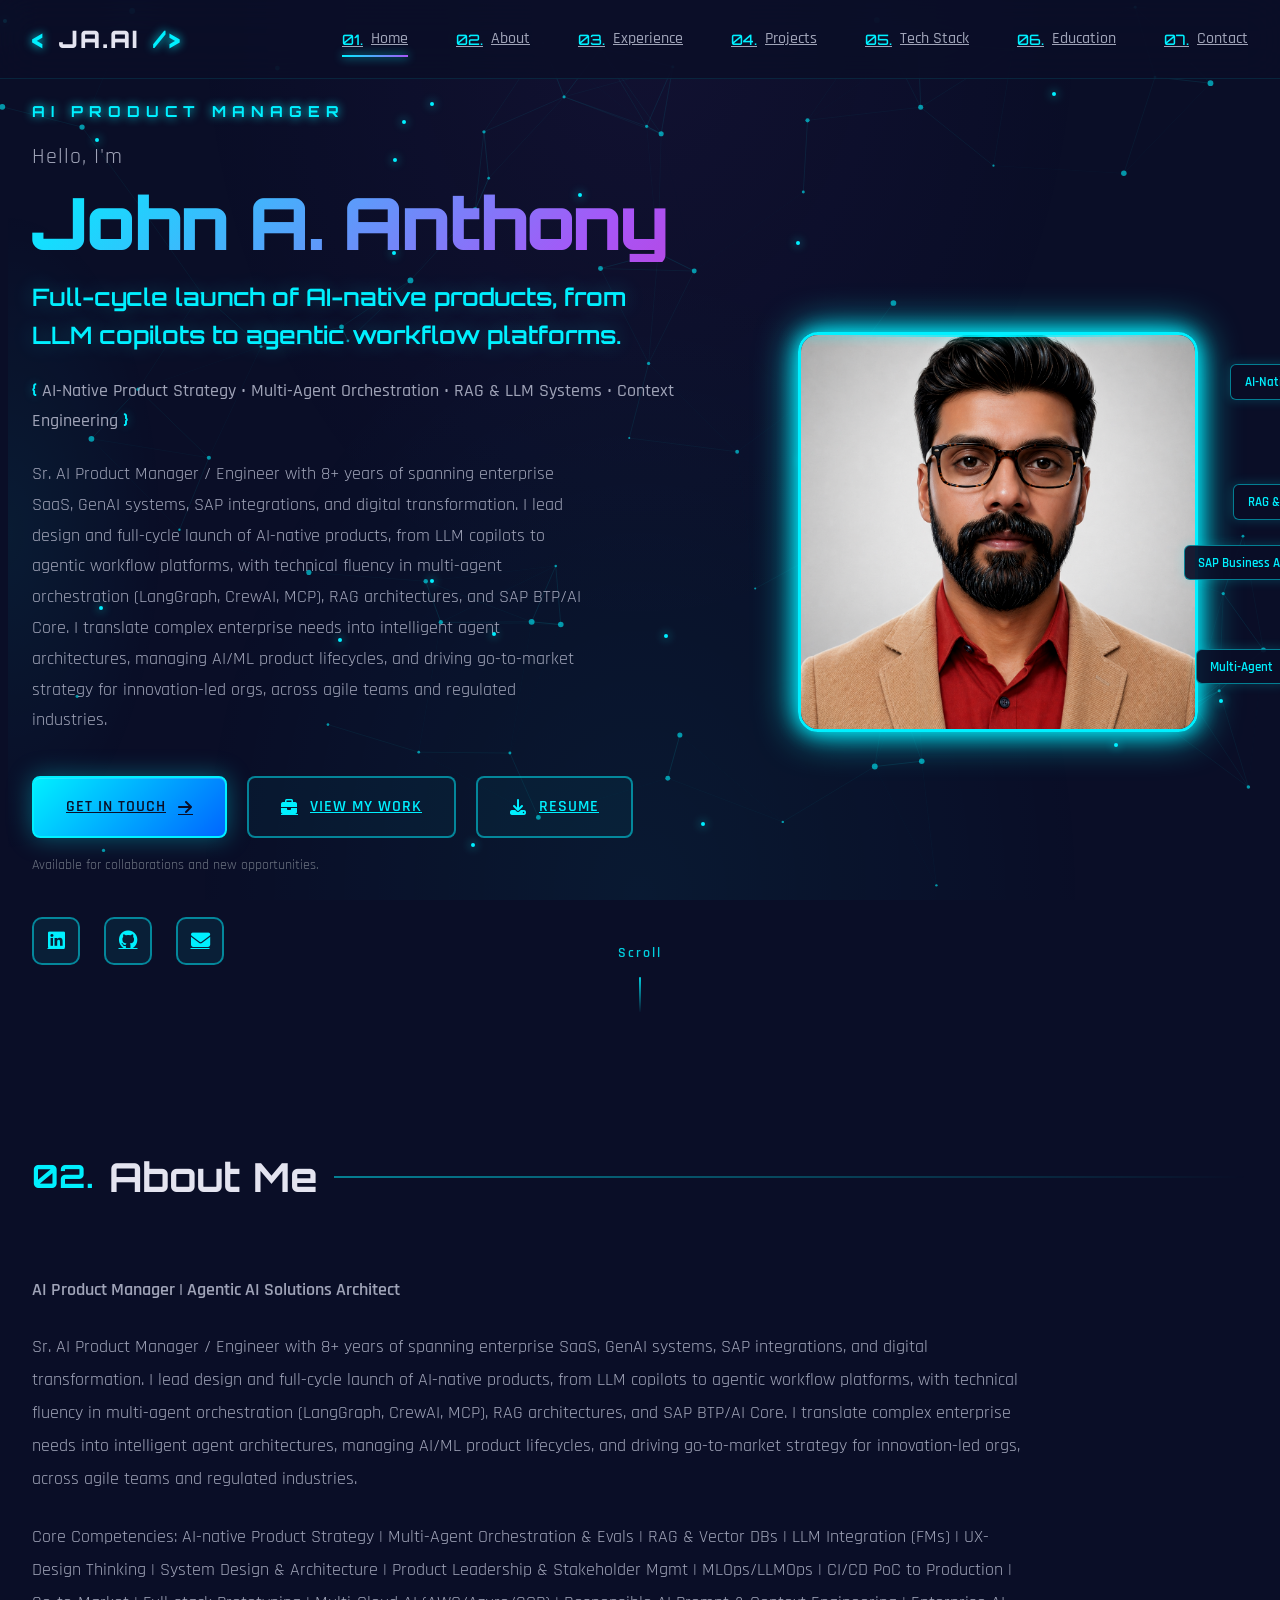
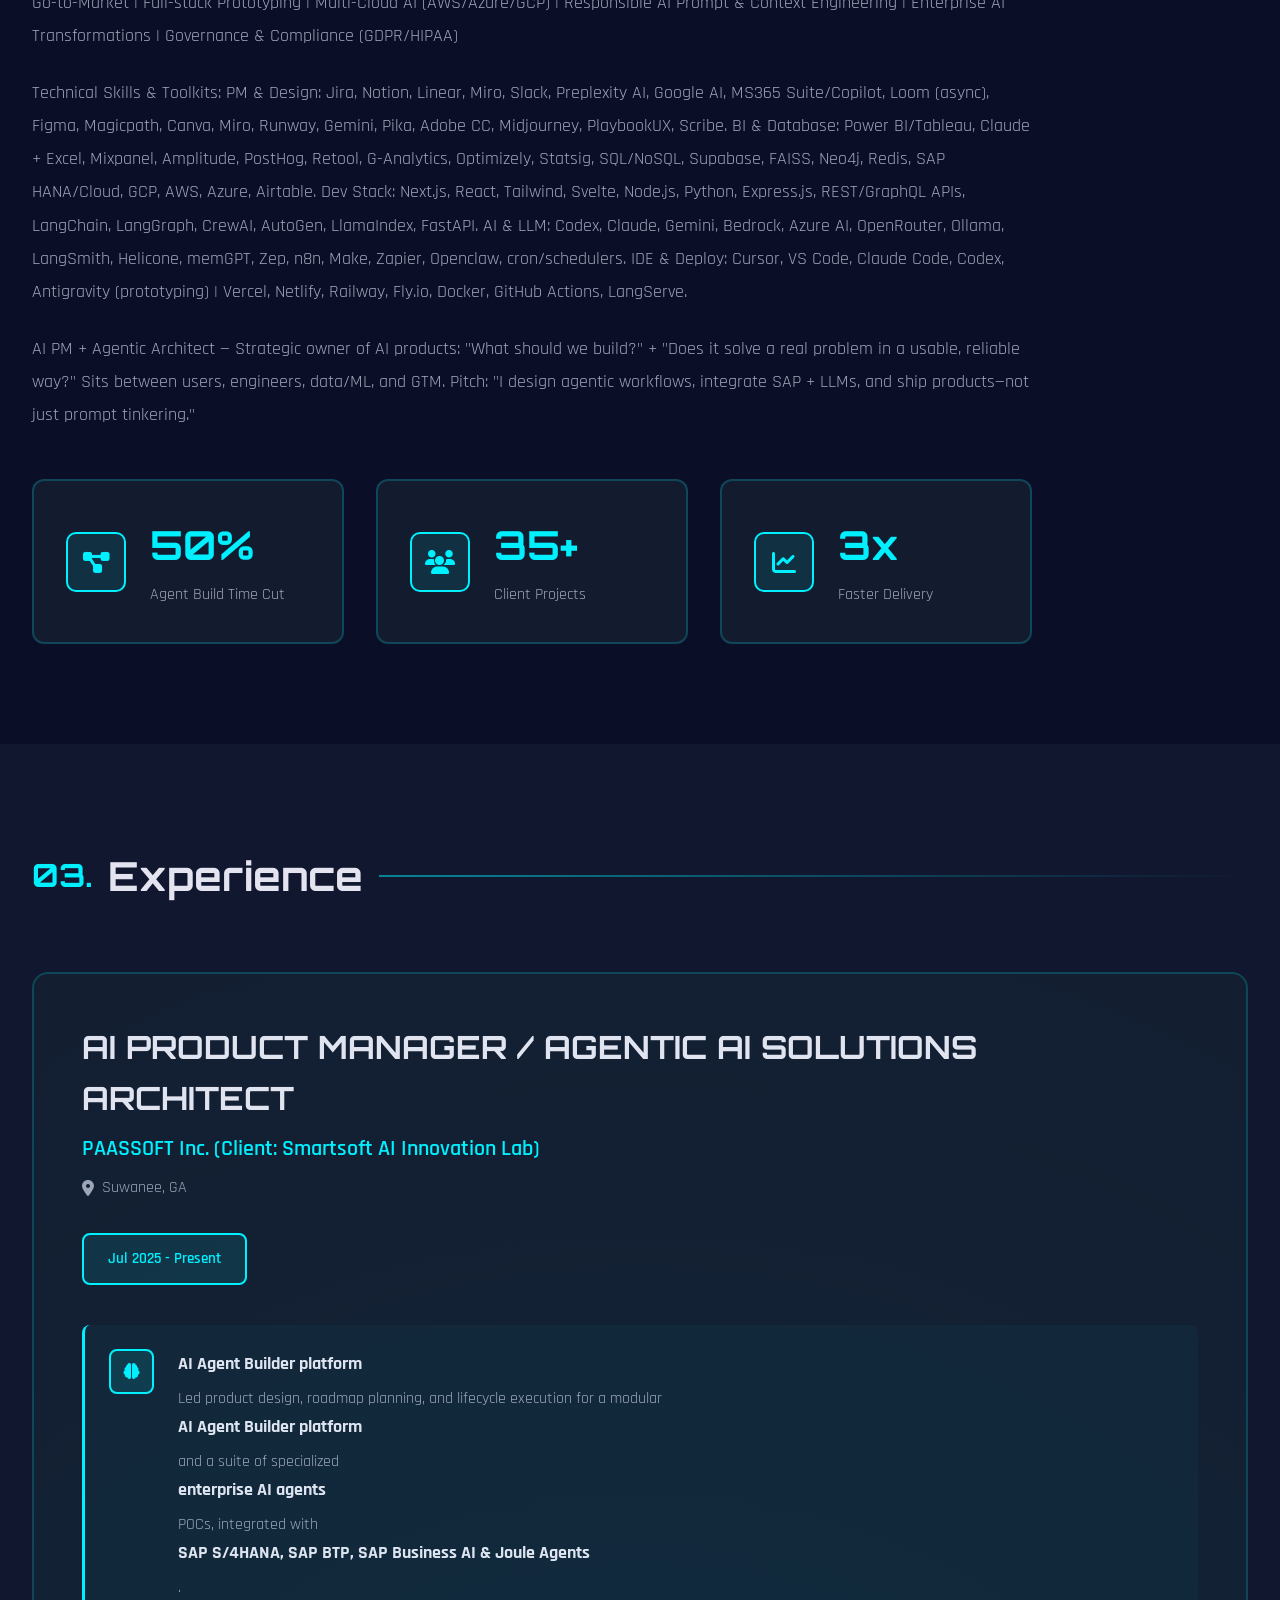
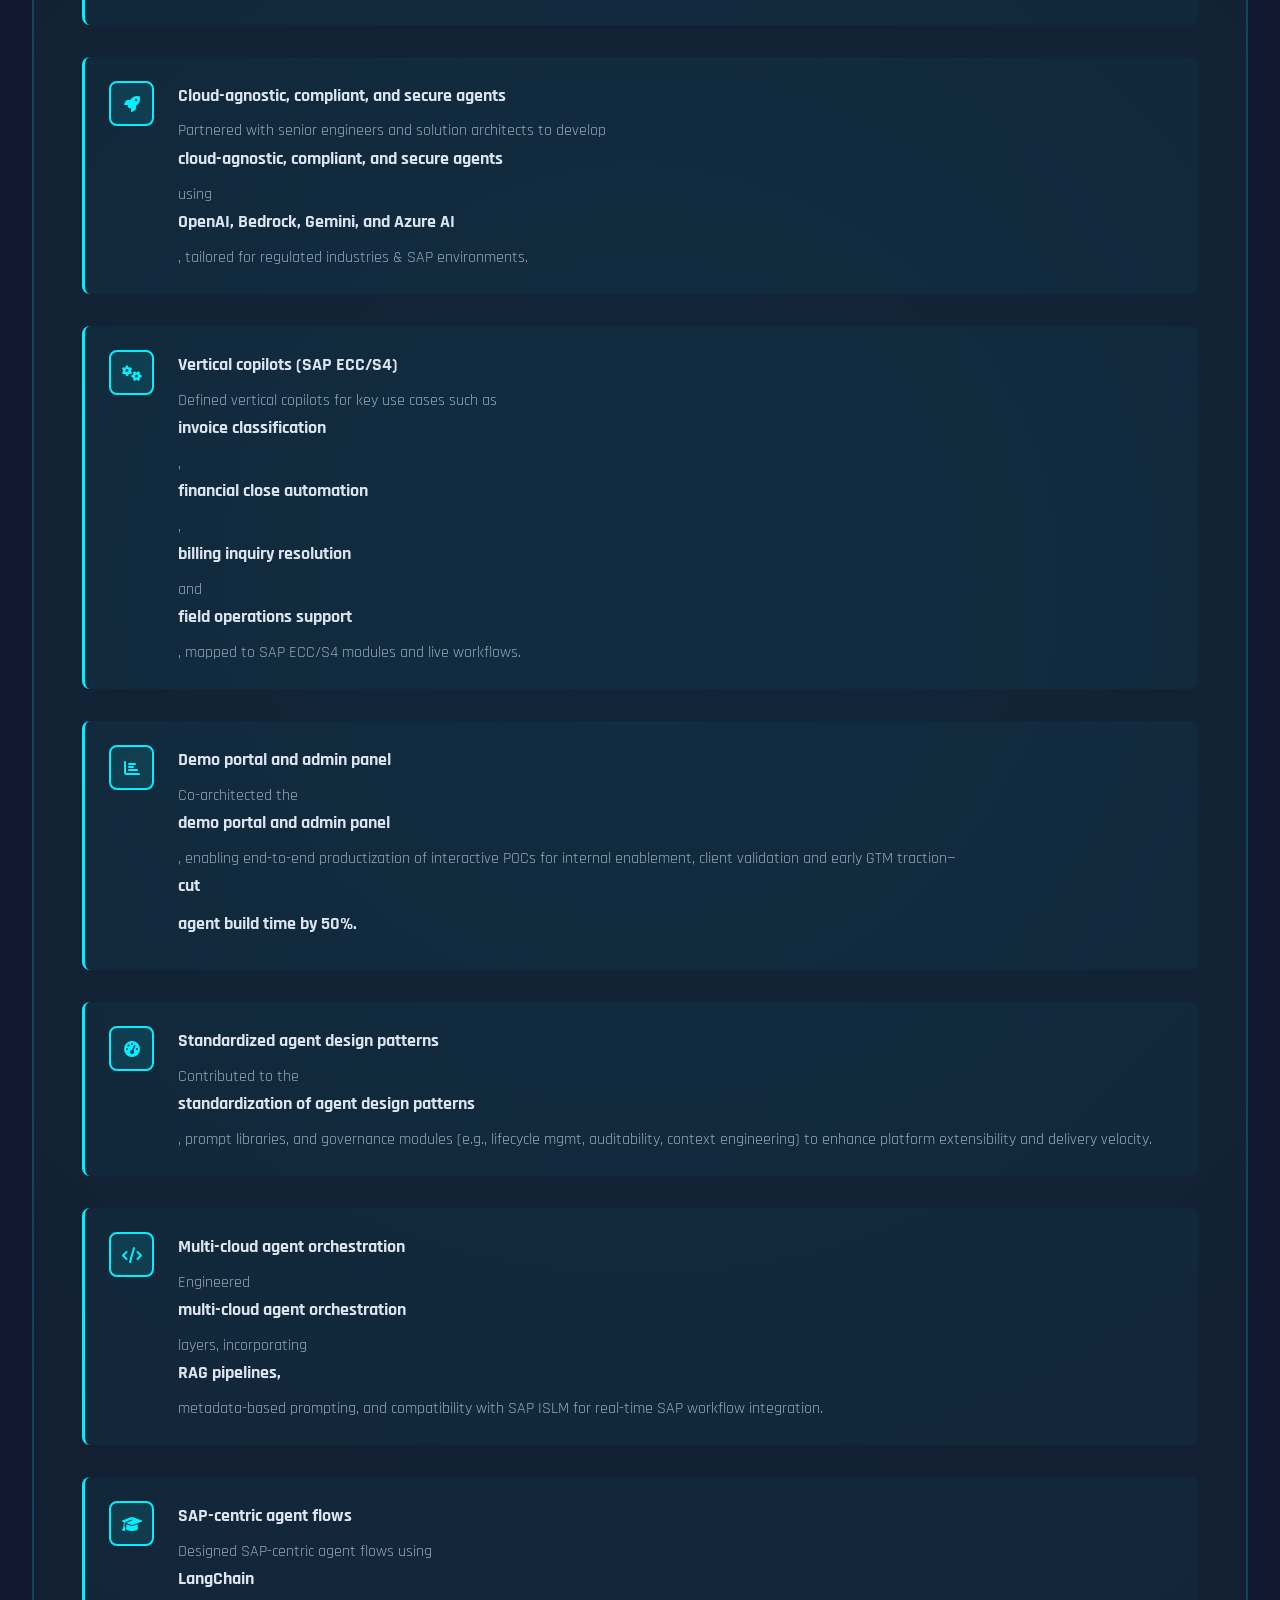
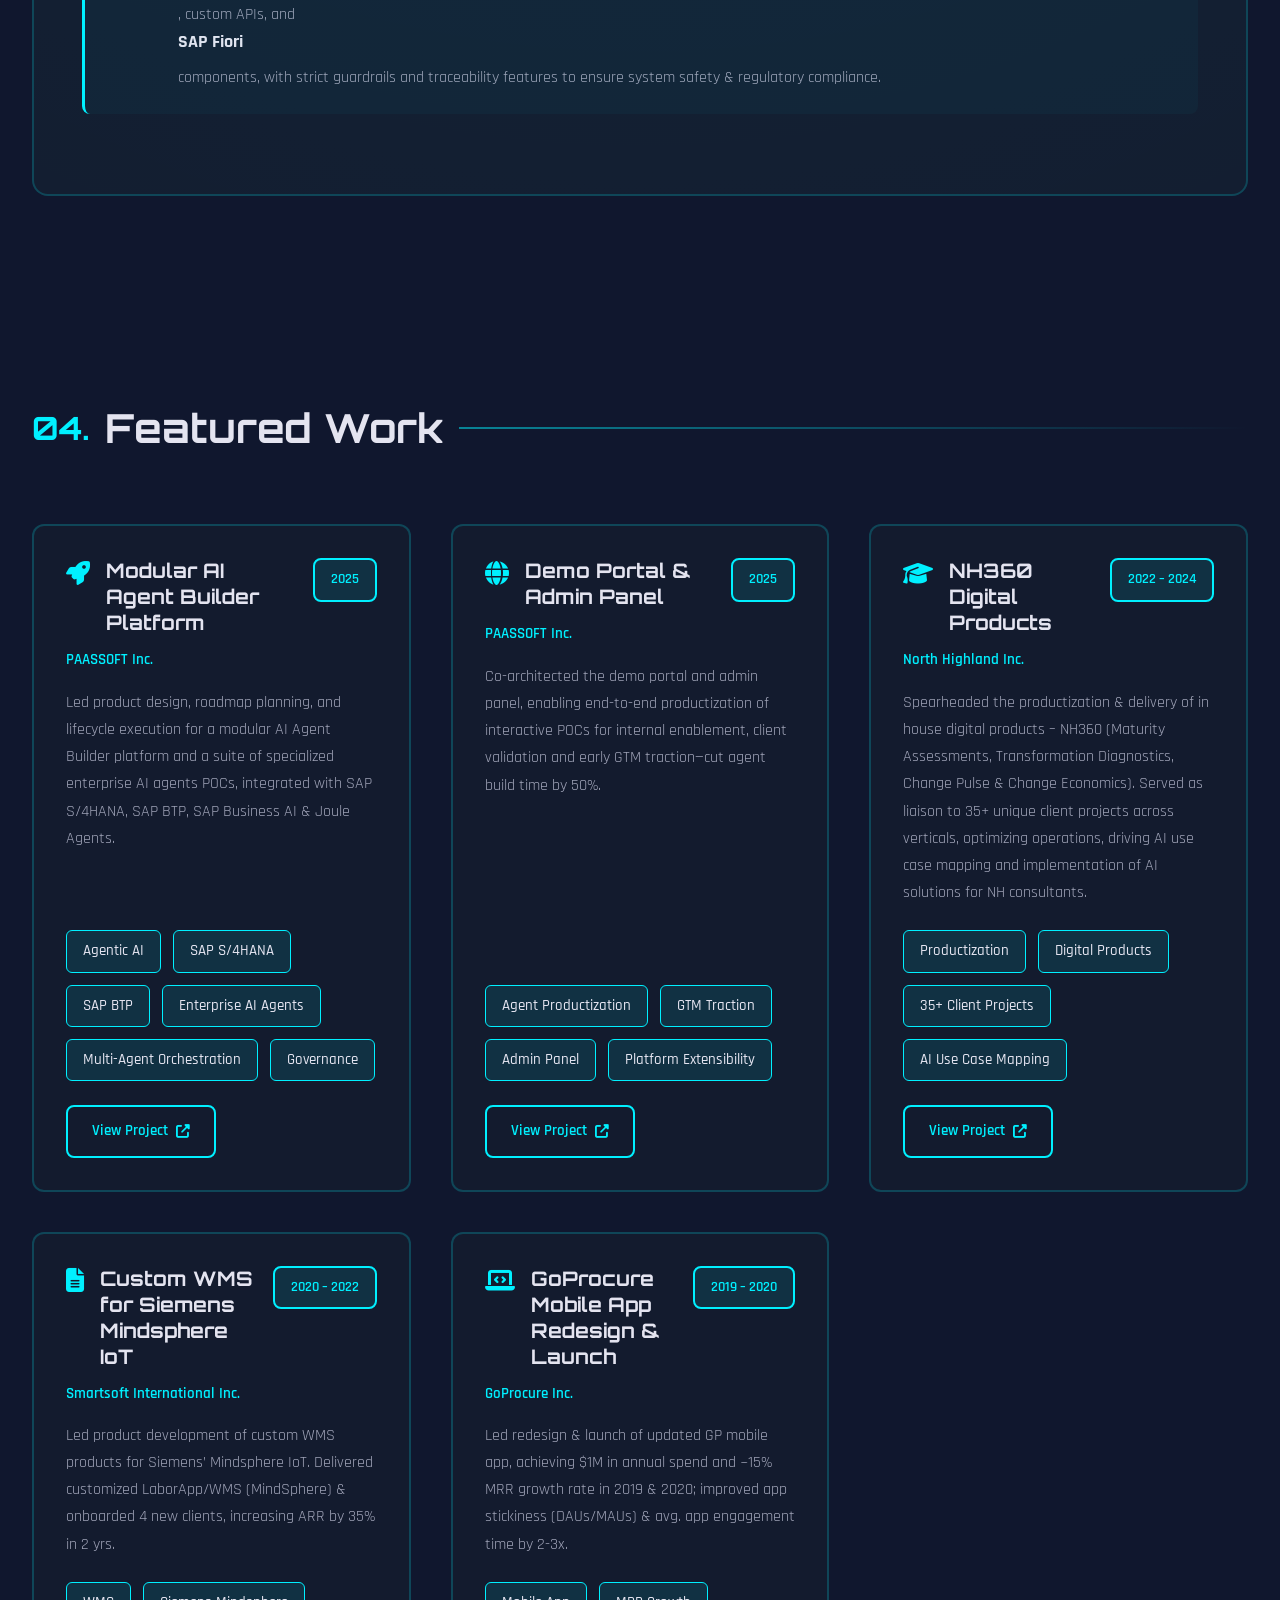
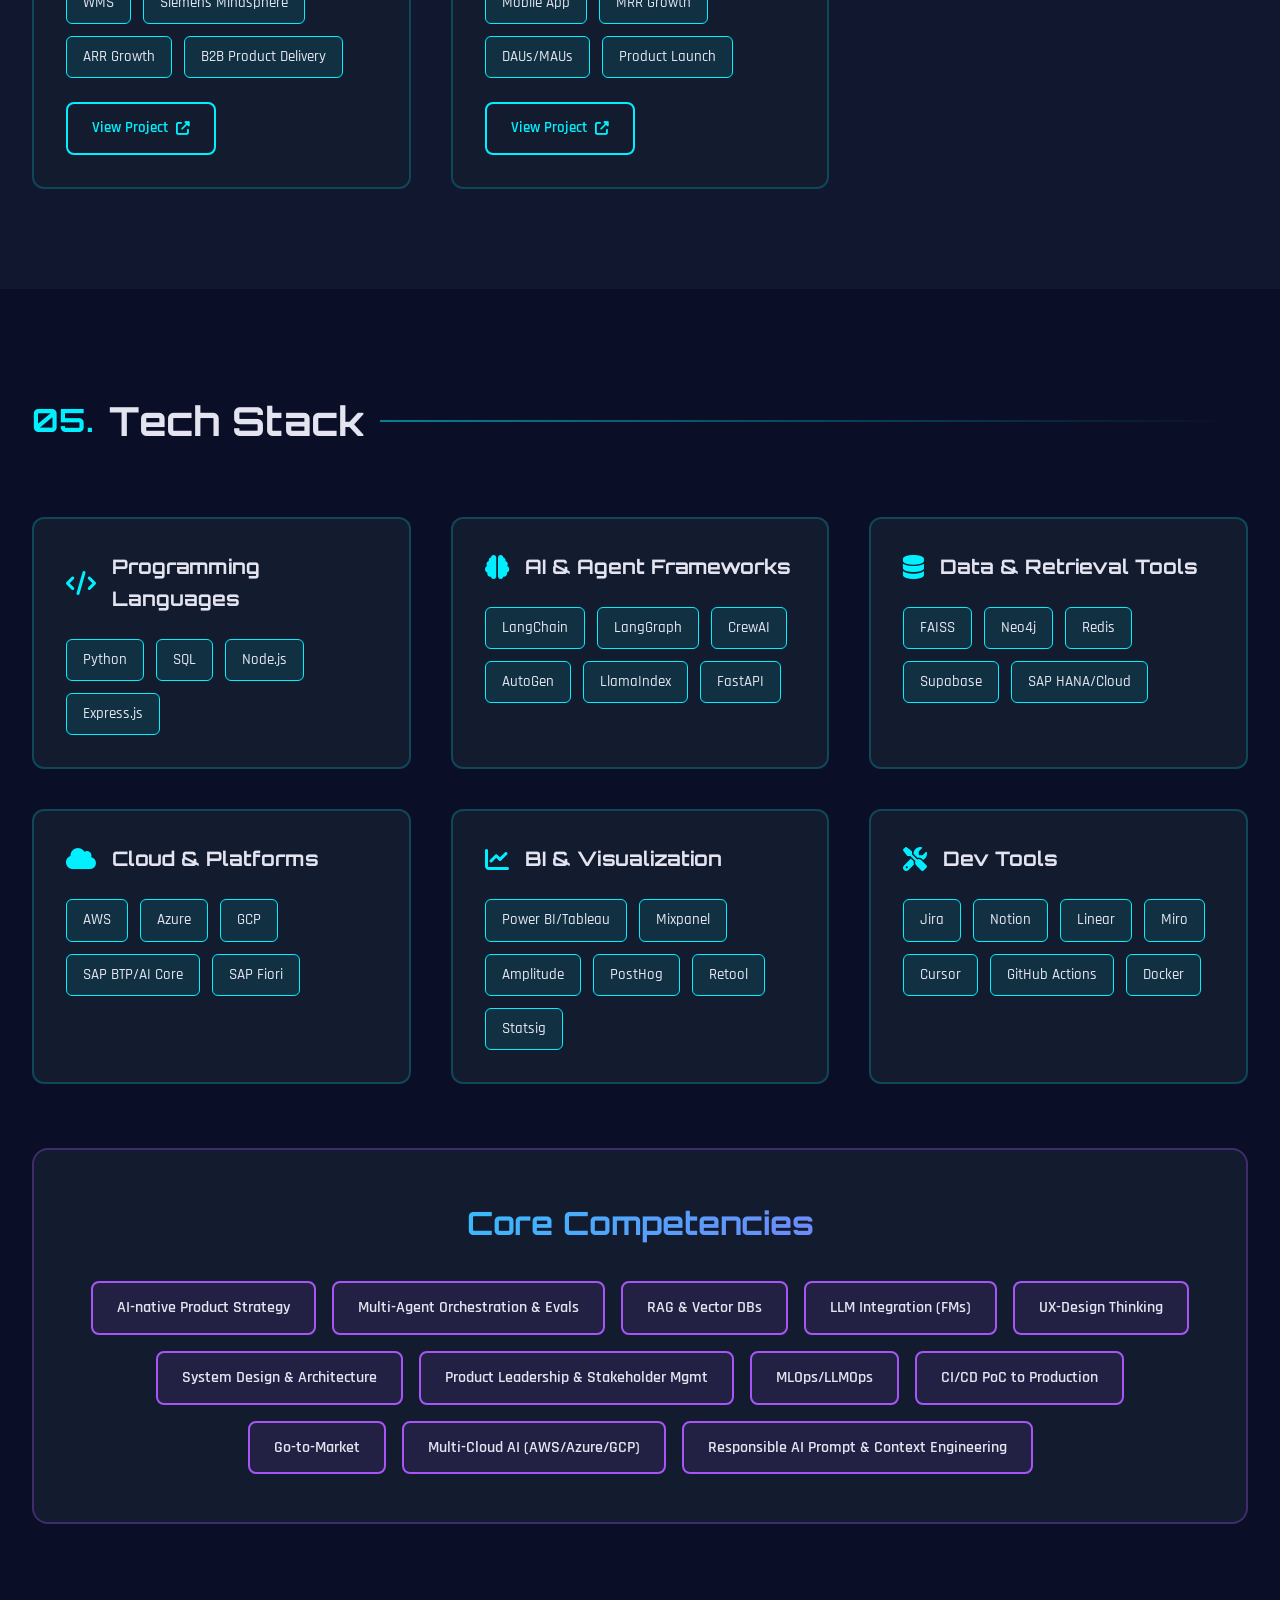
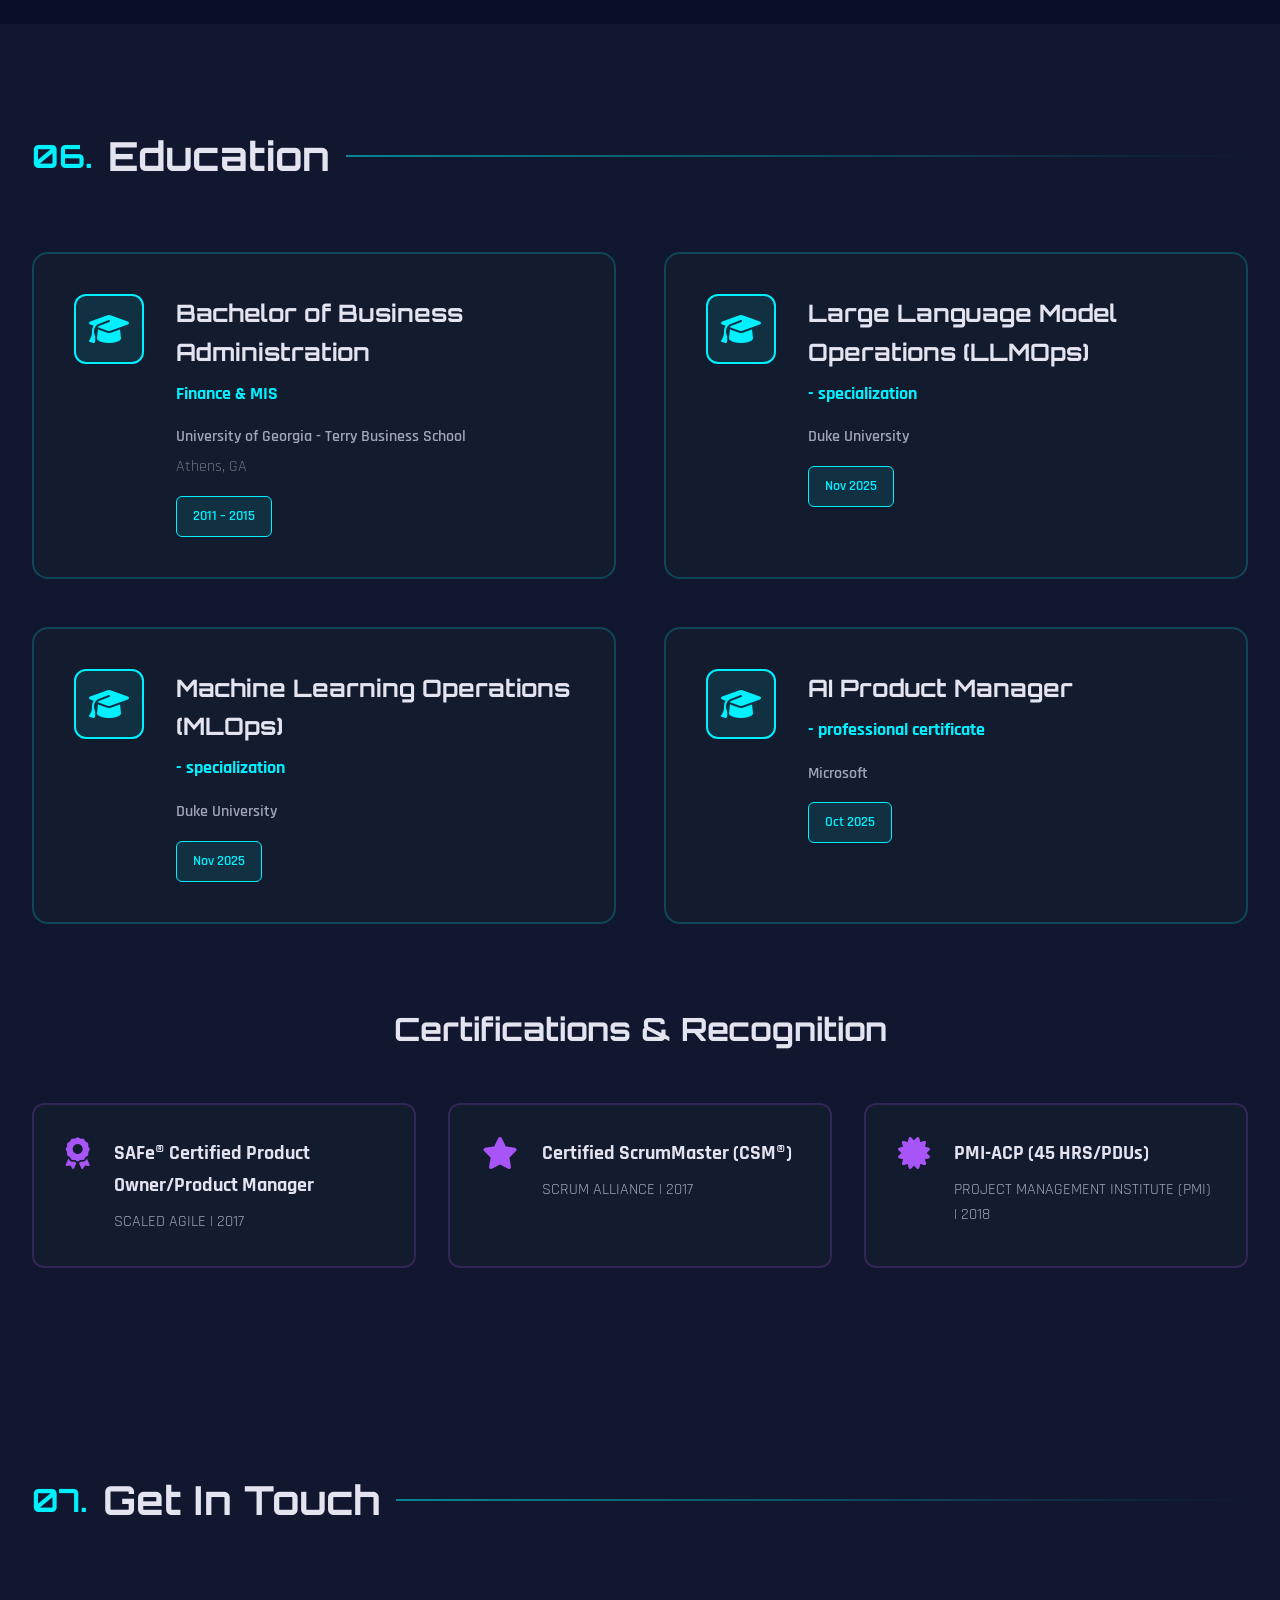
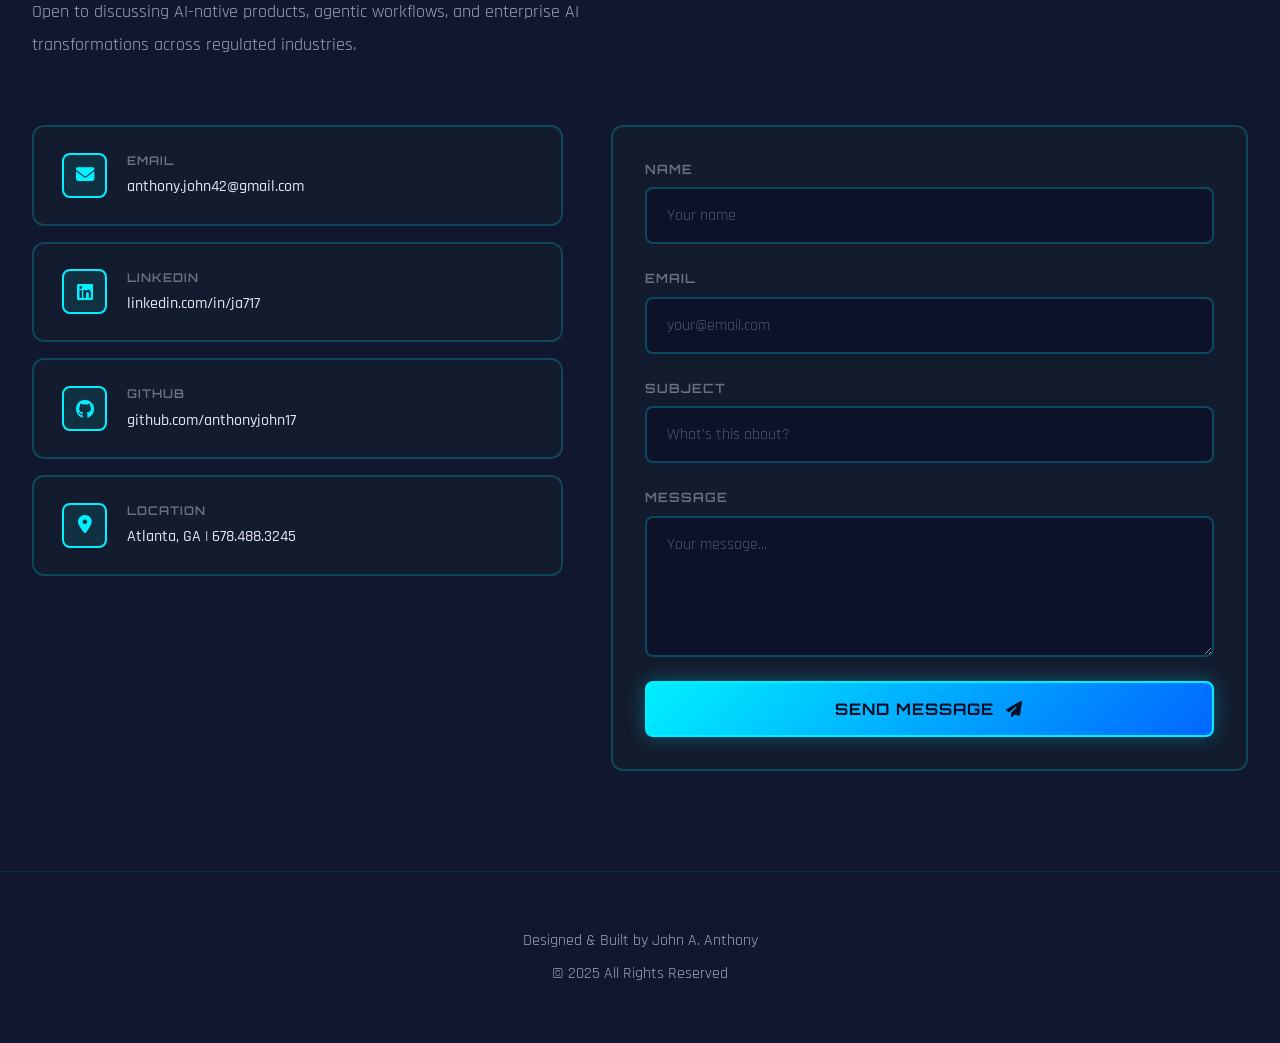
==== commit 4debc0d6: "Update portfolio: pro headshot (pro-pic.png), remove legacy jpeg - Point hero image to pro-pic.png; " ====
--- a/index.html
+++ b/index.html
@@ -92,7 +92,7 @@
             <div class="hero-visual">
                 <div class="profile-container">
                     <div class="profile-frame">
-                        <img src="ja-profile-pic.jpeg" alt="John A. Anthony" class="profile-img">
+                        <img src="pro-pic.png" alt="John A. Anthony" class="profile-img">
                         <div class="scan-line"></div>
                     </div>
                     <div class="floating-labels">
